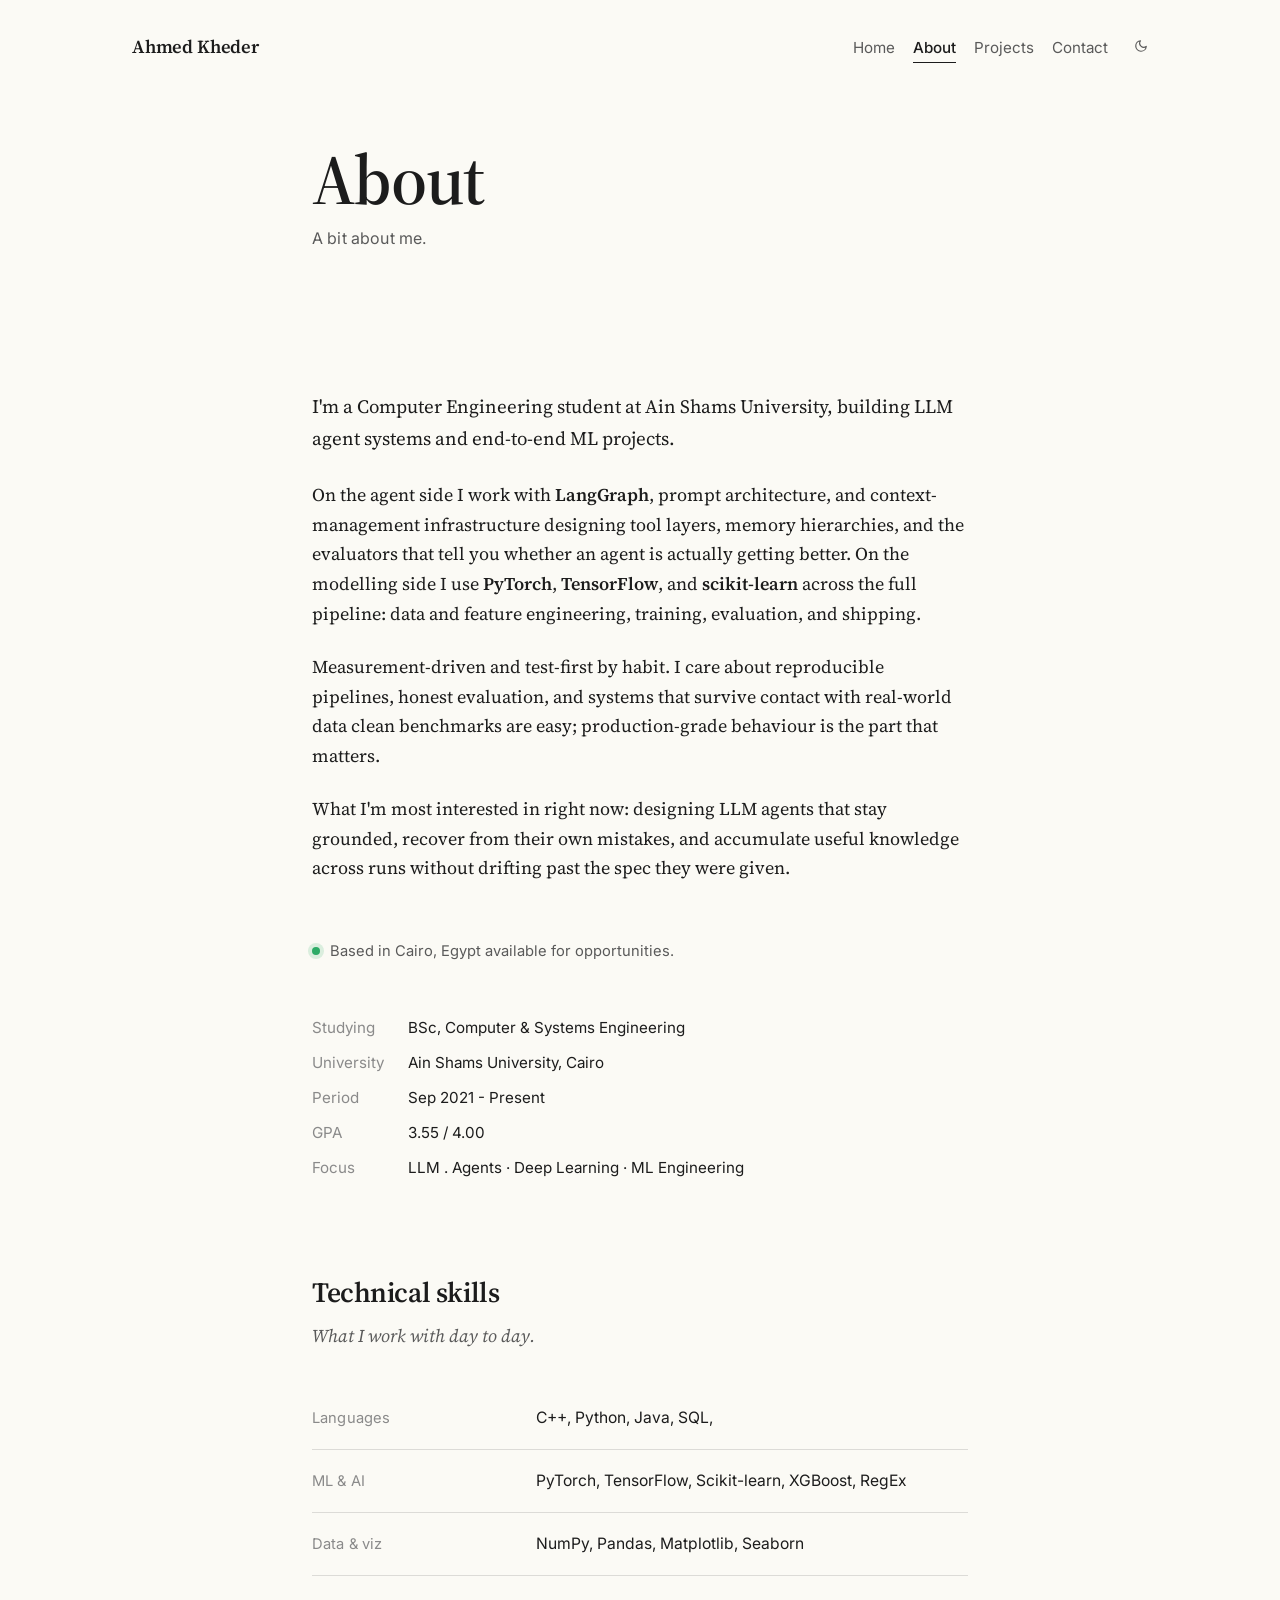
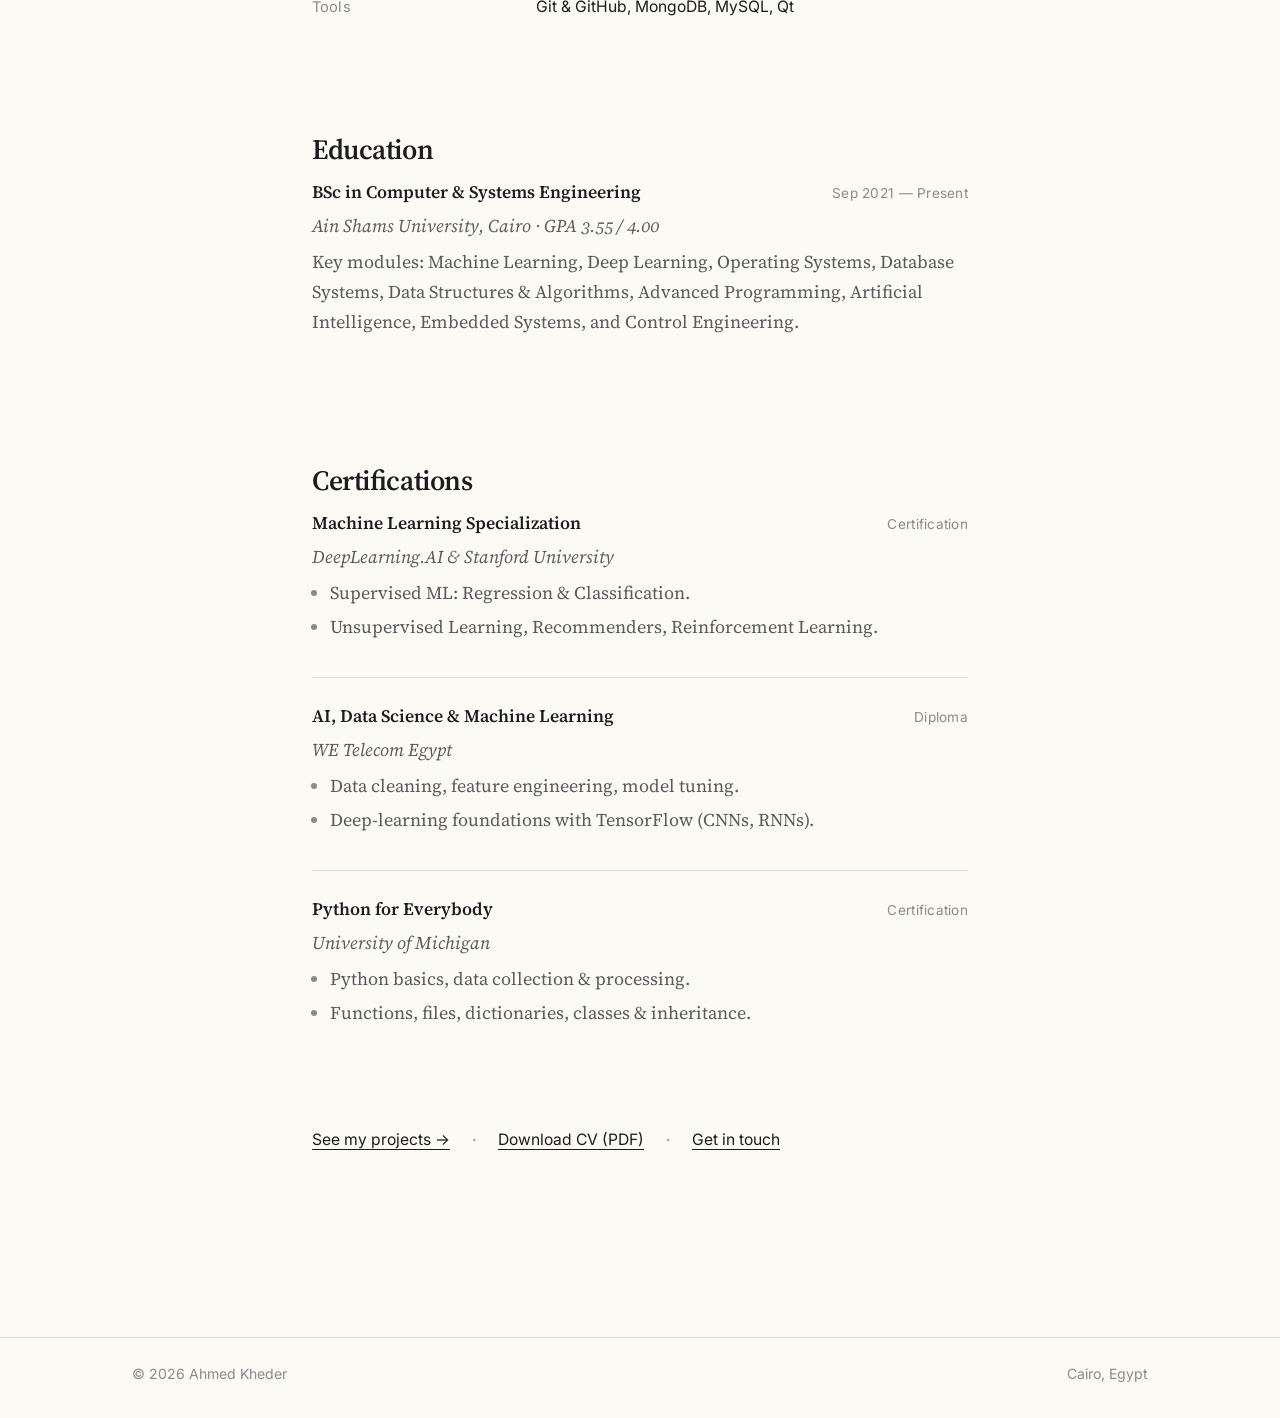
==== about.html @ d18d2f6a "updated the portfoli wording" ====
<!DOCTYPE html>
<html lang="en" data-theme="light">
<head>
  <meta charset="UTF-8" />
  <meta name="viewport" content="width=device-width, initial-scale=1.0" />
  <meta name="description" content="About Ahmed Kheder — ML & LLM Agent Engineer. Computer Engineering student working on LLM agent systems and end-to-end ML projects." />
  <meta name="theme-color" content="#fbfaf5" />
  <title>About — Ahmed Kheder</title>

  <link rel="preconnect" href="https://fonts.googleapis.com" />
  <link rel="preconnect" href="https://fonts.gstatic.com" crossorigin />
  <link href="https://fonts.googleapis.com/css2?family=Source+Serif+4:ital,opsz,wght@0,8..60,400;0,8..60,500;0,8..60,600;0,8..60,700;1,8..60,400;1,8..60,500&family=Inter:wght@400;500;600&family=JetBrains+Mono:wght@400&display=swap" rel="stylesheet" />

  <link rel="stylesheet" href="styles.css" />
  <script>
    (function () {
      try {
        var saved = localStorage.getItem('theme');
        var prefersDark = window.matchMedia('(prefers-color-scheme: dark)').matches;
        document.documentElement.setAttribute('data-theme', saved || (prefersDark ? 'dark' : 'light'));
      } catch (e) {}
    })();
  </script>
</head>
<body>
  <a class="skip-link" href="#main">Skip to content</a>

  <header class="site-header">
    <div class="wrap site-header__row">
      <a href="index.html" class="brand">Ahmed Kheder</a>
      <nav class="site-nav" aria-label="Primary">
        <a href="index.html">Home</a>
        <a href="about.html" class="is-active">About</a>
        <a href="projects.html">Projects</a>
        <a href="contact.html">Contact</a>
        <button class="theme-toggle" id="themeToggle" aria-label="Toggle theme">
          <svg class="icon icon-sun" viewBox="0 0 24 24" fill="none" stroke="currentColor" stroke-width="2" stroke-linecap="round" stroke-linejoin="round" aria-hidden="true"><circle cx="12" cy="12" r="4"/><path d="M12 2v2M12 20v2M4.93 4.93l1.41 1.41M17.66 17.66l1.41 1.41M2 12h2M20 12h2M4.93 19.07l1.41-1.41M17.66 6.34l1.41-1.41"/></svg>
          <svg class="icon icon-moon" viewBox="0 0 24 24" fill="none" stroke="currentColor" stroke-width="2" stroke-linecap="round" stroke-linejoin="round" aria-hidden="true"><path d="M21 12.79A9 9 0 1 1 11.21 3 7 7 0 0 0 21 12.79z"/></svg>
        </button>
      </nav>
    </div>
  </header>

  <main id="main">
    <div class="wrap content">
      <h1 class="page-title">About</h1>
      <p class="role">A bit about me.</p>

      <p class="lead">
        I'm a Computer Engineering student at Ain Shams University, building
        LLM agent systems and end-to-end ML projects.
      </p>

      <p>
        On the agent side I work with <strong>LangGraph</strong>, prompt
        architecture, and context-management infrastructure  designing
        tool layers, memory hierarchies, and the evaluators that tell you
        whether an agent is actually getting better. On the modelling side I
        use <strong>PyTorch</strong>, <strong>TensorFlow</strong>, and
        <strong>scikit-learn</strong> across the full pipeline: data and
        feature engineering, training, evaluation, and shipping.
      </p>

      <p>
        Measurement-driven and test-first by habit. I care about reproducible
        pipelines, honest evaluation, and systems that survive contact with
        real-world data  clean benchmarks are easy; production-grade
        behaviour is the part that matters.
      </p>

      <p>
        What I'm most interested in right now: designing LLM agents that stay
        grounded, recover from their own mistakes, and accumulate useful
        knowledge across runs  without drifting past the spec they were
        given.
      </p>

      <p class="status">
        <span class="dot" aria-hidden="true"></span>
        Based in Cairo, Egypt  available for opportunities.
      </p>

      <dl class="facts">
        <dt>Studying</dt><dd>BSc, Computer &amp; Systems Engineering</dd>
        <dt>University</dt><dd>Ain Shams University, Cairo</dd>
        <dt>Period</dt><dd>Sep 2021 - Present</dd>
        <dt>GPA</dt><dd>3.55 / 4.00</dd>
        <dt>Focus</dt><dd>LLM . Agents · Deep Learning · ML Engineering</dd>
      </dl>

      <section class="section" id="skills">
        <h2 class="section-title">Technical skills</h2>
        <p class="section-sub">What I work with day to day.</p>

        <div class="skill-block">
          <span class="skill-block__label">Languages</span>
          <span class="skill-block__items"> C++, Python, Java, SQL,</span>
        </div>
        <div class="skill-block">
          <span class="skill-block__label">ML &amp; AI</span>
          <span class="skill-block__items">PyTorch, TensorFlow, Scikit-learn, XGBoost, RegEx</span>
        </div>
        <div class="skill-block">
          <span class="skill-block__label">Data &amp; viz</span>
          <span class="skill-block__items">NumPy, Pandas, Matplotlib, Seaborn</span>
        </div>
        <div class="skill-block">
          <span class="skill-block__label">Tools</span>
          <span class="skill-block__items">Git &amp; GitHub, MongoDB, MySQL, Qt</span>
        </div>
      </section>

      <section class="section" id="education">
        <h2 class="section-title">Education</h2>

        <div class="entry">
          <div class="entry__head">
            <span class="entry__title">BSc in Computer &amp; Systems Engineering</span>
            <span class="entry__date">Sep 2021 — Present</span>
          </div>
          <p class="entry__org">Ain Shams University, Cairo · GPA 3.55 / 4.00</p>
          <p class="muted">
            Key modules: Machine Learning, Deep Learning, Operating Systems,
            Database Systems, Data Structures &amp; Algorithms, Advanced
            Programming, Artificial Intelligence, Embedded Systems, and Control
            Engineering.
          </p>
        </div>
      </section>

      <section class="section" id="certifications">
        <h2 class="section-title">Certifications</h2>

        <div class="entry">
          <div class="entry__head">
            <span class="entry__title">Machine Learning Specialization</span>
            <span class="entry__date">Certification</span>
          </div>
          <p class="entry__org">DeepLearning.AI &amp; Stanford University</p>
          <ul>
            <li>Supervised ML: Regression &amp; Classification.</li>
            <li>Unsupervised Learning, Recommenders, Reinforcement Learning.</li>
          </ul>
        </div>

        <div class="entry">
          <div class="entry__head">
            <span class="entry__title">AI, Data Science &amp; Machine Learning</span>
            <span class="entry__date">Diploma</span>
          </div>
          <p class="entry__org">WE Telecom Egypt</p>
          <ul>
            <li>Data cleaning, feature engineering, model tuning.</li>
            <li>Deep-learning foundations with TensorFlow (CNNs, RNNs).</li>
          </ul>
        </div>

        <div class="entry">
          <div class="entry__head">
            <span class="entry__title">Python for Everybody</span>
            <span class="entry__date">Certification</span>
          </div>
          <p class="entry__org">University of Michigan</p>
          <ul>
            <li>Python basics, data collection &amp; processing.</li>
            <li>Functions, files, dictionaries, classes &amp; inheritance.</li>
          </ul>
        </div>
      </section>

      <div class="actions">
        <a href="projects.html">See my projects &rarr;</a>
        <span class="sep">·</span>
        <a href="assets/Ahmed_Kheder_CV.pdf" download>Download CV (PDF)</a>
        <span class="sep">·</span>
        <a href="contact.html">Get in touch</a>
      </div>
    </div>
  </main>

  <footer class="site-footer">
    <div class="wrap site-footer__row">
      <span>© <span id="year"></span> Ahmed Kheder</span>
      <span>Cairo, Egypt</span>
    </div>
  </footer>

  <script src="script.js"></script>
</body>
</html>
---- styles.css ----
/* ============================================================
   Ahmed Kheder — Portfolio
   Academic-minimal style (queiruga.net / andrewng.org influence)
   ============================================================ */

/* ---------- Theme tokens ---------- */
:root {
  --bg: #fbfaf5;
  --bg-soft: #f4f1e8;
  --text: #1c1c1c;
  --text-muted: #5a5a5a;
  --text-soft: #8a8a8a;
  --rule: rgba(28, 28, 28, 0.14);
  --link: #1f4ea8;
  --link-hover: #143580;

  --font-serif: 'Source Serif 4', 'Source Serif Pro', 'Iowan Old Style',
                'Apple Garamond', 'Palatino Linotype', Georgia, serif;
  --font-sans: 'Inter', -apple-system, BlinkMacSystemFont, 'Segoe UI', Roboto, sans-serif;
  --font-mono: 'JetBrains Mono', 'IBM Plex Mono', Menlo, monospace;

  --maxw: 720px;
  --maxw-wide: 1080px;

  --dur: 0.25s;
  --ease: cubic-bezier(0.22, 1, 0.36, 1);
}

[data-theme='dark'] {
  --bg: #0f0f10;
  --bg-soft: #161617;
  --text: #ececec;
  --text-muted: #b0b0b0;
  --text-soft: #7a7a7a;
  --rule: rgba(255, 255, 255, 0.14);
  --link: #8ab2ff;
  --link-hover: #b8d1ff;
}

/* ---------- Reset & base ---------- */
*, *::before, *::after { box-sizing: border-box; }

html { -webkit-text-size-adjust: 100%; }

body {
  margin: 0;
  min-height: 100vh;
  display: flex;
  flex-direction: column;
  font-family: var(--font-serif);
  font-size: 18px;
  line-height: 1.65;
  color: var(--text);
  background: var(--bg);
  -webkit-font-smoothing: antialiased;
  -moz-osx-font-smoothing: grayscale;
  font-feature-settings: 'kern', 'liga', 'onum';
  transition: background-color var(--dur) var(--ease), color var(--dur) var(--ease);
}

main { flex: 1 0 auto; }
.site-footer { flex-shrink: 0; }

img, svg { max-width: 100%; display: block; }

button {
  font: inherit;
  cursor: pointer;
  border: none;
  background: none;
  color: inherit;
  padding: 0;
}

::selection { background: var(--text); color: var(--bg); }

/* ---------- Skip link (truly hidden until focused) ---------- */
.skip-link {
  position: absolute;
  width: 1px; height: 1px;
  padding: 0; margin: -1px;
  overflow: hidden;
  clip: rect(0, 0, 0, 0);
  white-space: nowrap;
  border: 0;
}
.skip-link:focus {
  position: fixed;
  top: 12px; left: 12px;
  width: auto; height: auto;
  clip: auto;
  padding: 6px 12px;
  background: var(--text);
  color: var(--bg);
  border-radius: 4px;
  z-index: 1000;
}

/* ---------- Layout wrapper (single centered column, Andrew Ng style) ---------- */
.wrap {
  max-width: var(--maxw);
  margin: 0 auto;
  padding: 0 32px;
}
.wrap--header {
  max-width: var(--maxw-wide);
}
.content { padding-top: 24px; }

/* ---------- Typography ---------- */
h1, h2, h3, h4 {
  font-family: var(--font-serif);
  font-weight: 600;
  letter-spacing: -0.012em;
  line-height: 1.18;
  margin: 0;
  color: var(--text);
}
p { margin: 0 0 1em; }
p:last-child { margin-bottom: 0; }

a {
  color: var(--link);
  text-decoration: underline;
  text-decoration-thickness: 1px;
  text-underline-offset: 3px;
  text-decoration-color: color-mix(in srgb, var(--link) 40%, transparent);
  transition: color var(--dur), text-decoration-color var(--dur);
}
a:hover {
  color: var(--link-hover);
  text-decoration-color: var(--link-hover);
}

em, .italic { font-style: italic; }
strong { font-weight: 600; }
.muted { color: var(--text-muted); }
.small { font-size: 0.92rem; }

code {
  font-family: var(--font-mono);
  font-size: 0.88em;
  background: var(--bg-soft);
  padding: 1px 6px;
  border-radius: 4px;
  border: 1px solid var(--rule);
}

hr {
  border: none;
  border-top: 1px solid var(--rule);
  margin: 2.5rem 0;
}

/* ---------- Header (inline, no bar) ---------- */
.site-header {
  padding-top: 32px;
  padding-bottom: 24px;
}
.site-header__row {
  max-width: var(--maxw-wide);
  margin: 0 auto;
  padding: 0 32px;
  display: flex;
  align-items: baseline;
  justify-content: space-between;
  gap: 24px;
  flex-wrap: wrap;
}
.site-footer__row {
  max-width: var(--maxw-wide);
  margin: 0 auto;
  padding: 0 32px;
}

.brand {
  font-family: var(--font-serif);
  font-size: 1.15rem;
  font-weight: 600;
  letter-spacing: -0.01em;
  color: var(--text);
  text-decoration: none;
}
.brand:hover { color: var(--text); }

.site-nav {
  display: flex;
  align-items: baseline;
  gap: 18px;
  font-family: var(--font-sans);
  font-size: 0.95rem;
}
.site-nav a {
  color: var(--text-muted);
  text-decoration: none;
  transition: color var(--dur);
}
.site-nav a:hover { color: var(--text); }
.site-nav a.is-active {
  color: var(--text);
  font-weight: 500;
}
.site-nav a.is-active::after {
  content: '';
  display: block;
  height: 1px;
  background: var(--text);
  margin-top: 2px;
}

.theme-toggle {
  font-family: var(--font-sans);
  font-size: 0.88rem;
  color: var(--text-muted);
  display: inline-flex;
  align-items: center;
  gap: 6px;
  margin-left: 8px;
  transition: color var(--dur);
}
.theme-toggle:hover { color: var(--text); }
.theme-toggle .icon { width: 14px; height: 14px; }
.theme-toggle .icon-sun,
.theme-toggle .icon-moon { display: none; }
[data-theme='light'] .theme-toggle .icon-moon { display: inline-block; }
[data-theme='dark']  .theme-toggle .icon-sun  { display: inline-block; }

/* ---------- Page content ---------- */
main { padding-bottom: 96px; }
.content { padding-top: 56px; }

.page-title {
  font-size: clamp(2.8rem, 6.5vw, 4.4rem);
  font-weight: 600;
  letter-spacing: -0.025em;
  line-height: 1.05;
  margin: 0 0 8px;
}
.page-title .accent {
  font-style: italic;
  color: var(--link);
  font-weight: 500;
}

.role {
  font-size: 1rem;
  color: var(--text-muted);
  margin: 0 0 140px;
  font-family: var(--font-sans);
  letter-spacing: 0.01em;
}

.lead {
  font-size: 1.18rem;
  color: var(--text);
  margin-bottom: 1.4em;
  line-height: 1.65;
}

p { margin-bottom: 1.3em; }

/* Inline action links (used like CTAs) */
.actions {
  display: flex;
  flex-wrap: wrap;
  gap: 6px 22px;
  align-items: baseline;
  margin: 64px 0 24px;
  font-family: var(--font-sans);
  font-size: 0.98rem;
}
.actions a {
  color: var(--text);
  text-decoration: underline;
  text-decoration-thickness: 1px;
  text-underline-offset: 4px;
  text-decoration-color: var(--text);
}
.actions a:hover {
  color: var(--link);
  text-decoration-color: var(--link);
}
.actions .sep { color: var(--text-soft); }

/* Socials inline */
.socials-inline {
  display: flex;
  gap: 16px;
  align-items: center;
  margin-top: 32px;
}
.socials-inline a {
  color: var(--text-muted);
  text-decoration: none;
  transition: color var(--dur), transform var(--dur);
}
.socials-inline a:hover { color: var(--text); transform: translateY(-1px); }
.socials-inline svg { width: 20px; height: 20px; }

/* ---------- Section headings ---------- */
.section {
  padding-top: 96px;
}
.section + .section { padding-top: 96px; }

.section-title {
  font-size: 1.75rem;
  font-weight: 600;
  letter-spacing: -0.015em;
  margin: 0 0 12px;
}
.section-sub {
  color: var(--text-muted);
  margin: 0 0 36px;
  font-style: italic;
}

/* ---------- About: status line + facts ---------- */
.status {
  display: inline-flex;
  align-items: center;
  gap: 10px;
  font-family: var(--font-sans);
  font-size: 0.92rem;
  color: var(--text-muted);
  margin: 32px 0 4px;
}
.status .dot {
  width: 8px; height: 8px;
  border-radius: 50%;
  background: #2dab66;
  box-shadow: 0 0 0 4px rgba(45, 171, 102, 0.16);
  animation: pulse 2.4s ease-in-out infinite;
}
@keyframes pulse {
  0%, 100% { box-shadow: 0 0 0 4px rgba(45, 171, 102, 0.16); }
  50%      { box-shadow: 0 0 0 8px rgba(45, 171, 102, 0); }
}

.facts {
  list-style: none;
  padding: 0;
  margin: 48px 0 0;
  display: grid;
  grid-template-columns: max-content 1fr;
  gap: 10px 24px;
  font-family: var(--font-sans);
  font-size: 0.95rem;
}
.facts dt { color: var(--text-soft); font-weight: 400; }
.facts dd { margin: 0; color: var(--text); }

/* ---------- Projects (list, not cards) ---------- */
.project-list {
  list-style: none;
  padding: 0;
  margin: 0;
  display: flex;
  flex-direction: column;
  gap: 64px;
}
.project {
  display: block;
  border-bottom: 1px solid var(--rule);
  padding-bottom: 56px;
}
.project:last-child { border-bottom: none; padding-bottom: 0; }

.project__title {
  font-size: 1.3rem;
  font-weight: 600;
  letter-spacing: -0.01em;
  margin: 0 0 4px;
}
.project__title a { color: var(--text); text-decoration: none; }
.project__title a:hover { color: var(--link); }
.project__title .ext {
  font-family: var(--font-sans);
  font-size: 0.82rem;
  color: var(--text-soft);
  margin-left: 8px;
  text-decoration: none;
  font-weight: 400;
  letter-spacing: 0;
}
.project__title a:hover .ext { color: var(--link); }

.project__meta {
  font-family: var(--font-sans);
  font-size: 0.85rem;
  color: var(--text-soft);
  margin-bottom: 10px;
  letter-spacing: 0.01em;
}
.project__desc {
  color: var(--text-muted);
  margin: 0 0 12px;
}
.project__points {
  list-style: none;
  padding: 0;
  margin: 0 0 14px;
  display: flex;
  flex-direction: column;
  gap: 6px;
}
.project__points li {
  position: relative;
  padding-left: 18px;
  color: var(--text-muted);
  font-size: 0.98rem;
  line-height: 1.55;
}
.project__points li::before {
  content: '—';
  position: absolute;
  left: 0;
  color: var(--text-soft);
}
.project__points strong { color: var(--text); font-weight: 600; }
.project__stack {
  font-family: var(--font-sans);
  font-size: 0.85rem;
  color: var(--text-soft);
  margin-top: 4px;
}

/* placeholder project */
.project--placeholder { opacity: 0.7; }
.project--placeholder .project__title { font-style: italic; }

/* ---------- Skills ---------- */
.skill-block {
  display: grid;
  grid-template-columns: 200px 1fr;
  gap: 12px 24px;
  align-items: baseline;
  padding: 18px 0;
  border-bottom: 1px solid var(--rule);
}
.skill-block:last-child { border-bottom: none; }
.skill-block__label {
  font-family: var(--font-sans);
  font-size: 0.92rem;
  color: var(--text-soft);
  letter-spacing: 0.01em;
}
.skill-block__items {
  font-family: var(--font-sans);
  font-size: 0.98rem;
  color: var(--text);
}

/* ---------- Education ---------- */
.entry {
  padding: 24px 0 32px;
  border-bottom: 1px solid var(--rule);
}
.entry:first-of-type { padding-top: 0; }
.entry:last-child { border-bottom: none; }
.entry__head {
  display: flex;
  justify-content: space-between;
  align-items: baseline;
  gap: 16px;
  flex-wrap: wrap;
  margin-bottom: 4px;
}
.entry__title {
  font-size: 1.1rem;
  font-weight: 600;
}
.entry__date {
  font-family: var(--font-sans);
  font-size: 0.85rem;
  color: var(--text-soft);
  letter-spacing: 0.02em;
  white-space: nowrap;
}
.entry__org {
  font-style: italic;
  color: var(--text-muted);
  margin: 0 0 6px;
}
.entry ul {
  margin: 6px 0 0;
  padding-left: 18px;
  color: var(--text-muted);
}
.entry ul li { margin-bottom: 4px; }
.entry ul li::marker { color: var(--text-soft); }

/* ---------- Contact list ---------- */
.contact-list {
  list-style: none;
  padding: 0;
  margin: 32px 0 0;
  display: grid;
  grid-template-columns: 120px 1fr;
  gap: 18px 24px;
  font-family: var(--font-sans);
  font-size: 1rem;
}
.contact-list dt { color: var(--text-soft); font-weight: 400; }
.contact-list dd { margin: 0; }
.contact-list a { font-family: var(--font-serif); font-size: 1.05rem; }

/* ---------- Footer ---------- */
.site-footer {
  margin-top: 64px;
  padding: 24px 0 32px;
  border-top: 1px solid var(--rule);
  font-family: var(--font-sans);
  font-size: 0.88rem;
  color: var(--text-soft);
}
.site-footer__row {
  display: flex;
  justify-content: space-between;
  flex-wrap: wrap;
  gap: 12px;
}

/* ---------- Reveal animation (very subtle) ---------- */
.reveal {
  opacity: 0;
  transform: translateY(8px);
  transition: opacity 0.6s var(--ease), transform 0.6s var(--ease);
}
.reveal.is-visible { opacity: 1; transform: translateY(0); }

/* ---------- Mobile ---------- */
@media (max-width: 640px) {
  body { font-size: 17px; }
  .wrap { padding: 0 22px; }
  .content { padding-top: 32px; }
  .site-header { padding-top: 24px; padding-bottom: 20px; }
  .site-header__row { padding: 0 22px; gap: 14px; }
  .site-footer__row { padding: 0 22px; }
  .site-nav { gap: 14px; font-size: 0.92rem; }
  .page-title { font-size: clamp(2rem, 8vw, 2.8rem); }
  .role { margin-bottom: 64px; }
  .section { padding-top: 64px; }
  .section + .section { padding-top: 64px; }
  .project-list { gap: 48px; }
  .project { padding-bottom: 40px; }
  .skill-block,
  .contact-list { grid-template-columns: 1fr; gap: 4px 0; }
  .skill-block { padding: 12px 0; }
  .skill-block__label,
  .contact-list dt { font-size: 0.78rem; text-transform: uppercase; letter-spacing: 0.08em; }
  .entry__head { gap: 4px; }
  .facts { grid-template-columns: 1fr; gap: 2px 0; }
  .facts dt { font-size: 0.78rem; text-transform: uppercase; letter-spacing: 0.08em; margin-top: 8px; }
}

/* Reduced motion */
@media (prefers-reduced-motion: reduce) {
  *, *::before, *::after {
    animation-duration: 0.001ms !important;
    transition-duration: 0.001ms !important;
  }
  .reveal { opacity: 1; transform: none; }
}

@media print {
  .site-nav, .theme-toggle, .site-footer { display: none; }
  body { background: white; color: black; font-size: 11pt; }
}
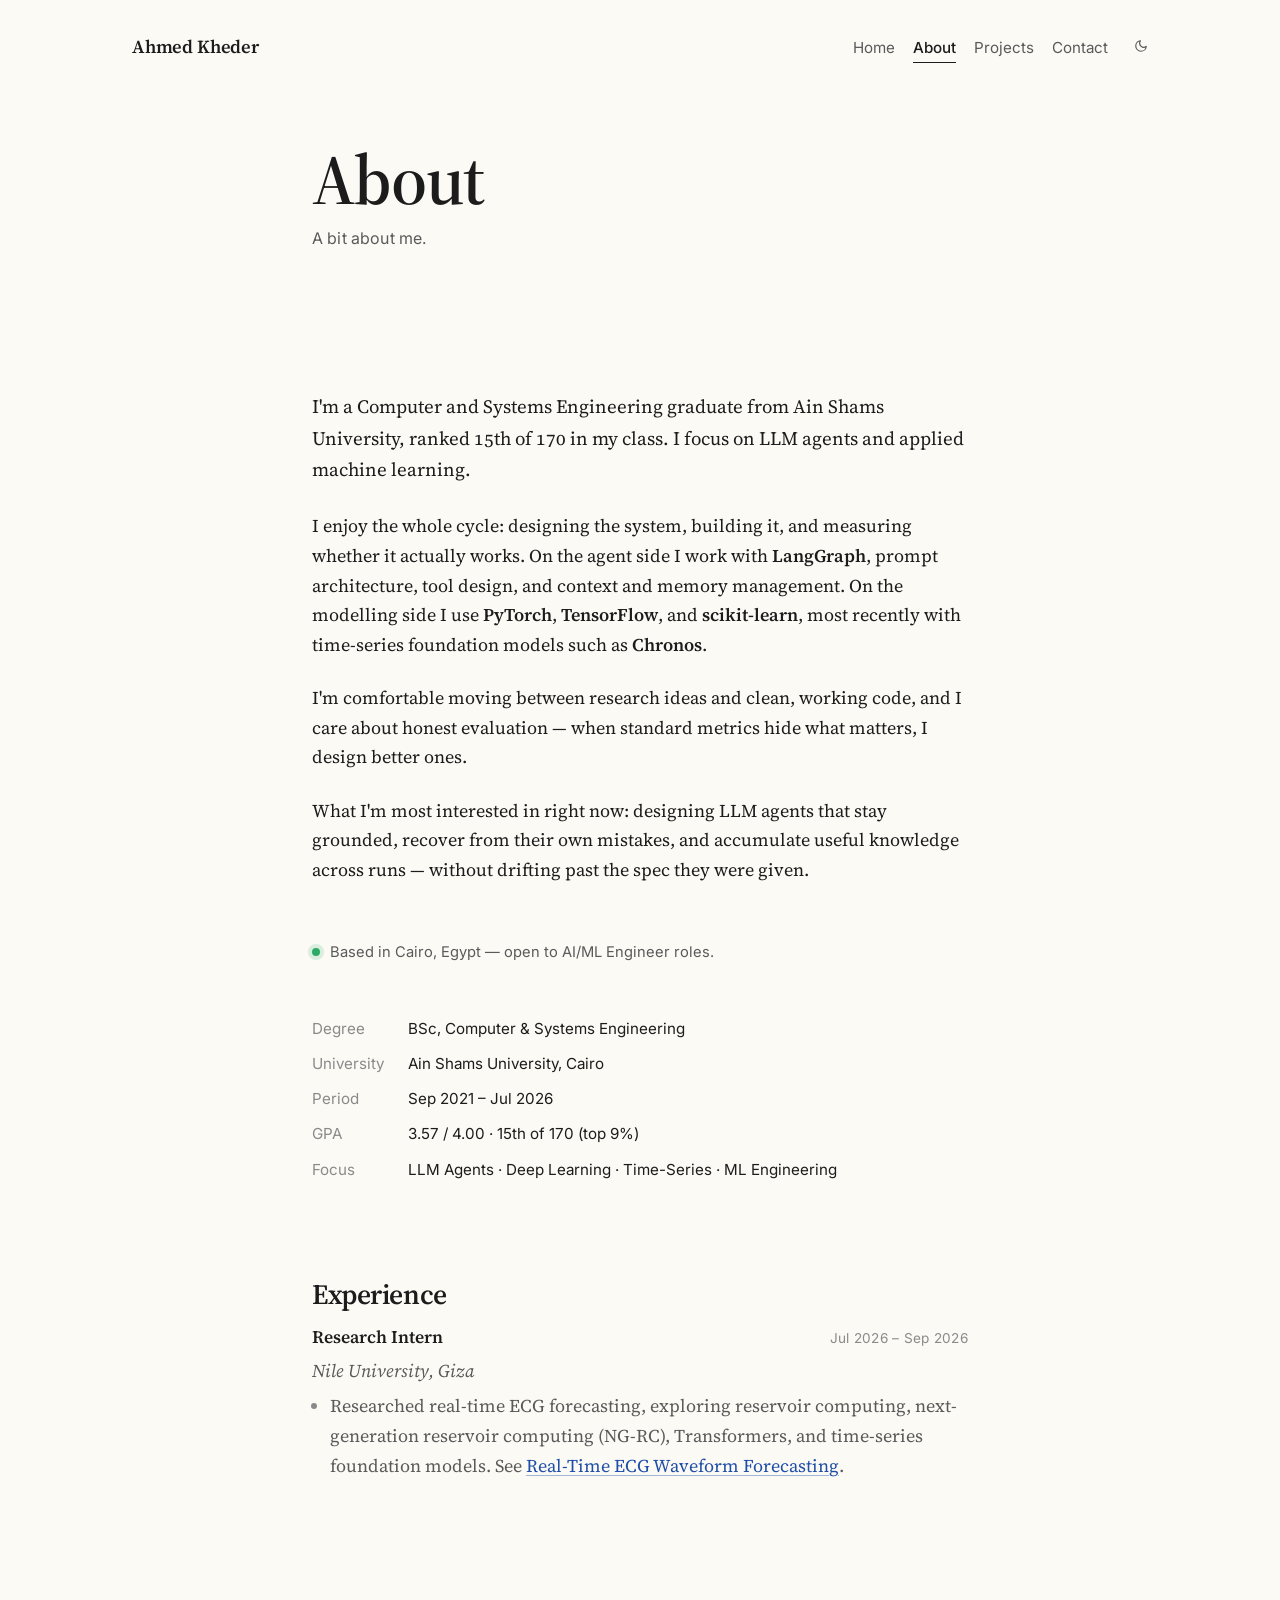
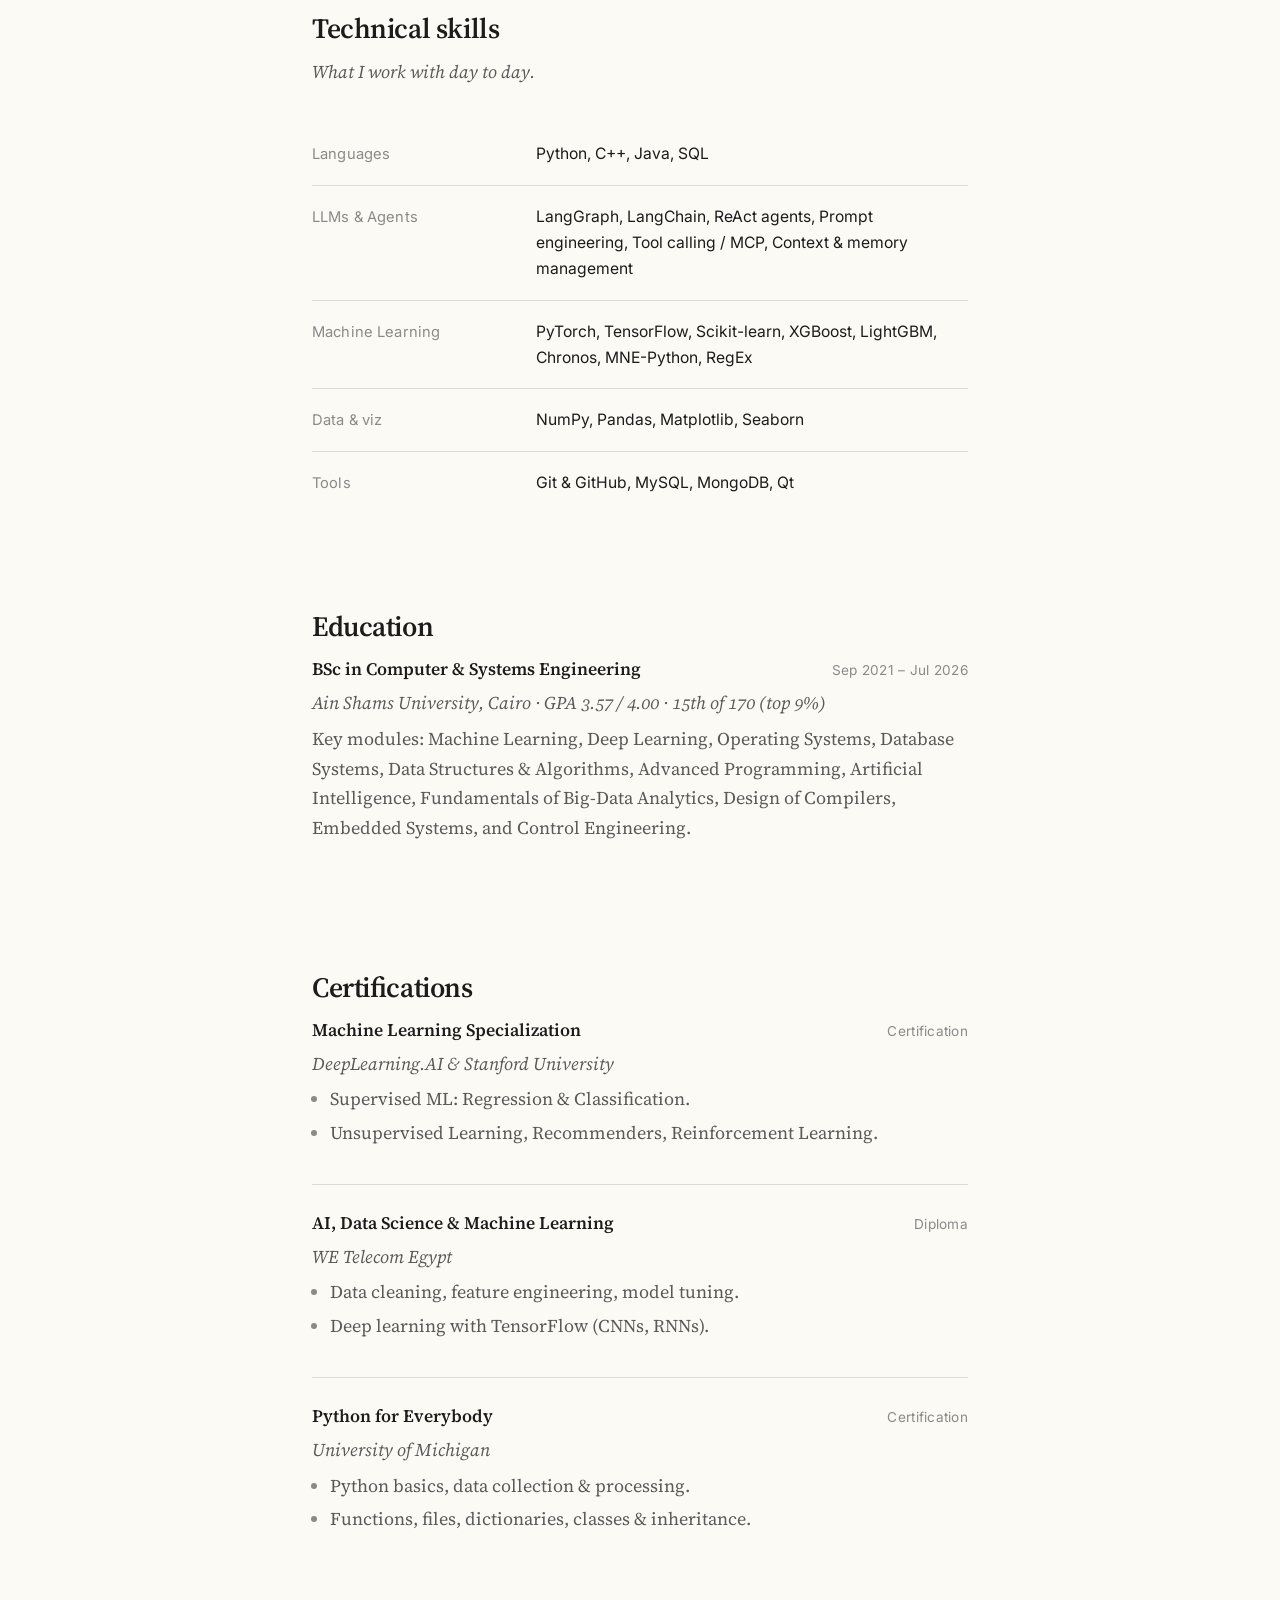
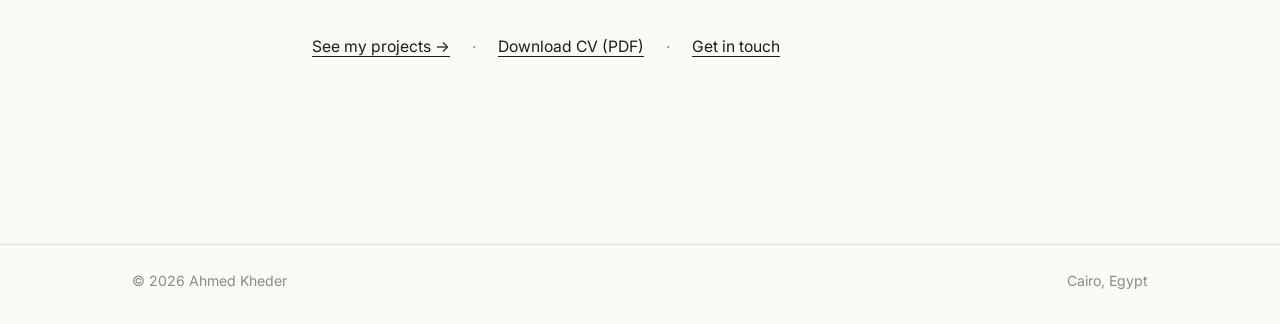
==== commit 283d0da5: "Sync portfolio with updated CV - Add Nile University research internship and ECG forecasting project" ====
--- a/about.html
+++ b/about.html
@@ -3,7 +3,7 @@
 <head>
   <meta charset="UTF-8" />
   <meta name="viewport" content="width=device-width, initial-scale=1.0" />
-  <meta name="description" content="About Ahmed Kheder — ML & LLM Agent Engineer. Computer Engineering student working on LLM agent systems and end-to-end ML projects." />
+  <meta name="description" content="About Ahmed Kheder — AI &amp; ML Engineer. Ain Shams University graduate, research intern at Nile University, focused on LLM agents and applied ML." />
   <meta name="theme-color" content="#fbfaf5" />
   <title>About — Ahmed Kheder</title>
 
@@ -47,46 +47,61 @@
       <p class="role">A bit about me.</p>
 
       <p class="lead">
-        I'm a Computer Engineering student at Ain Shams University, building
-        LLM agent systems and end-to-end ML projects.
+        I'm a Computer and Systems Engineering graduate from Ain Shams
+        University, ranked 15th of 170 in my class. I focus on LLM agents and
+        applied machine learning.
       </p>
 
       <p>
-        On the agent side I work with <strong>LangGraph</strong>, prompt
-        architecture, and context-management infrastructure  designing
-        tool layers, memory hierarchies, and the evaluators that tell you
-        whether an agent is actually getting better. On the modelling side I
-        use <strong>PyTorch</strong>, <strong>TensorFlow</strong>, and
-        <strong>scikit-learn</strong> across the full pipeline: data and
-        feature engineering, training, evaluation, and shipping.
+        I enjoy the whole cycle: designing the system, building it, and
+        measuring whether it actually works. On the agent side I work with
+        <strong>LangGraph</strong>, prompt architecture, tool design, and
+        context and memory management. On the modelling side I use
+        <strong>PyTorch</strong>, <strong>TensorFlow</strong>, and
+        <strong>scikit-learn</strong>, most recently with time-series
+        foundation models such as <strong>Chronos</strong>.
       </p>
 
       <p>
-        Measurement-driven and test-first by habit. I care about reproducible
-        pipelines, honest evaluation, and systems that survive contact with
-        real-world data  clean benchmarks are easy; production-grade
-        behaviour is the part that matters.
+        I'm comfortable moving between research ideas and clean, working code,
+        and I care about honest evaluation &mdash; when standard metrics hide
+        what matters, I design better ones.
       </p>
 
       <p>
         What I'm most interested in right now: designing LLM agents that stay
         grounded, recover from their own mistakes, and accumulate useful
-        knowledge across runs  without drifting past the spec they were
+        knowledge across runs &mdash; without drifting past the spec they were
         given.
       </p>
 
       <p class="status">
         <span class="dot" aria-hidden="true"></span>
-        Based in Cairo, Egypt  available for opportunities.
+        Based in Cairo, Egypt &mdash; open to AI/ML Engineer roles.
       </p>
 
       <dl class="facts">
-        <dt>Studying</dt><dd>BSc, Computer &amp; Systems Engineering</dd>
+        <dt>Degree</dt><dd>BSc, Computer &amp; Systems Engineering</dd>
         <dt>University</dt><dd>Ain Shams University, Cairo</dd>
-        <dt>Period</dt><dd>Sep 2021 - Present</dd>
-        <dt>GPA</dt><dd>3.55 / 4.00</dd>
-        <dt>Focus</dt><dd>LLM . Agents · Deep Learning · ML Engineering</dd>
+        <dt>Period</dt><dd>Sep 2021 &ndash; Jul 2026</dd>
+        <dt>GPA</dt><dd>3.57 / 4.00 &middot; 15th of 170 (top 9%)</dd>
+        <dt>Focus</dt><dd>LLM Agents &middot; Deep Learning &middot; Time-Series &middot; ML Engineering</dd>
       </dl>
+
+      <section class="section" id="experience">
+        <h2 class="section-title">Experience</h2>
+
+        <div class="entry">
+          <div class="entry__head">
+            <span class="entry__title">Research Intern</span>
+            <span class="entry__date">Jul 2026 &ndash; Sep 2026</span>
+          </div>
+          <p class="entry__org">Nile University, Giza</p>
+          <ul>
+            <li>Researched real-time ECG forecasting, exploring reservoir computing, next-generation reservoir computing (NG-RC), Transformers, and time-series foundation models. See <a href="projects.html#ecg">Real-Time ECG Waveform Forecasting</a>.</li>
+          </ul>
+        </div>
+      </section>
 
       <section class="section" id="skills">
         <h2 class="section-title">Technical skills</h2>
@@ -94,11 +109,15 @@
 
         <div class="skill-block">
           <span class="skill-block__label">Languages</span>
-          <span class="skill-block__items"> C++, Python, Java, SQL,</span>
-        </div>
-        <div class="skill-block">
-          <span class="skill-block__label">ML &amp; AI</span>
-          <span class="skill-block__items">PyTorch, TensorFlow, Scikit-learn, XGBoost, RegEx</span>
+          <span class="skill-block__items">Python, C++, Java, SQL</span>
+        </div>
+        <div class="skill-block">
+          <span class="skill-block__label">LLMs &amp; Agents</span>
+          <span class="skill-block__items">LangGraph, LangChain, ReAct agents, Prompt engineering, Tool calling / MCP, Context &amp; memory management</span>
+        </div>
+        <div class="skill-block">
+          <span class="skill-block__label">Machine Learning</span>
+          <span class="skill-block__items">PyTorch, TensorFlow, Scikit-learn, XGBoost, LightGBM, Chronos, MNE-Python, RegEx</span>
         </div>
         <div class="skill-block">
           <span class="skill-block__label">Data &amp; viz</span>
@@ -106,7 +125,7 @@
         </div>
         <div class="skill-block">
           <span class="skill-block__label">Tools</span>
-          <span class="skill-block__items">Git &amp; GitHub, MongoDB, MySQL, Qt</span>
+          <span class="skill-block__items">Git &amp; GitHub, MySQL, MongoDB, Qt</span>
         </div>
       </section>
 
@@ -116,13 +135,14 @@
         <div class="entry">
           <div class="entry__head">
             <span class="entry__title">BSc in Computer &amp; Systems Engineering</span>
-            <span class="entry__date">Sep 2021 — Present</span>
-          </div>
-          <p class="entry__org">Ain Shams University, Cairo · GPA 3.55 / 4.00</p>
+            <span class="entry__date">Sep 2021 &ndash; Jul 2026</span>
+          </div>
+          <p class="entry__org">Ain Shams University, Cairo &middot; GPA 3.57 / 4.00 &middot; 15th of 170 (top 9%)</p>
           <p class="muted">
             Key modules: Machine Learning, Deep Learning, Operating Systems,
             Database Systems, Data Structures &amp; Algorithms, Advanced
-            Programming, Artificial Intelligence, Embedded Systems, and Control
+            Programming, Artificial Intelligence, Fundamentals of Big-Data
+            Analytics, Design of Compilers, Embedded Systems, and Control
             Engineering.
           </p>
         </div>
@@ -151,7 +171,7 @@
           <p class="entry__org">WE Telecom Egypt</p>
           <ul>
             <li>Data cleaning, feature engineering, model tuning.</li>
-            <li>Deep-learning foundations with TensorFlow (CNNs, RNNs).</li>
+            <li>Deep learning with TensorFlow (CNNs, RNNs).</li>
           </ul>
         </div>
 
@@ -176,6 +196,7 @@
         <a href="contact.html">Get in touch</a>
       </div>
     </div>
+  
   </main>
 
   <footer class="site-footer">
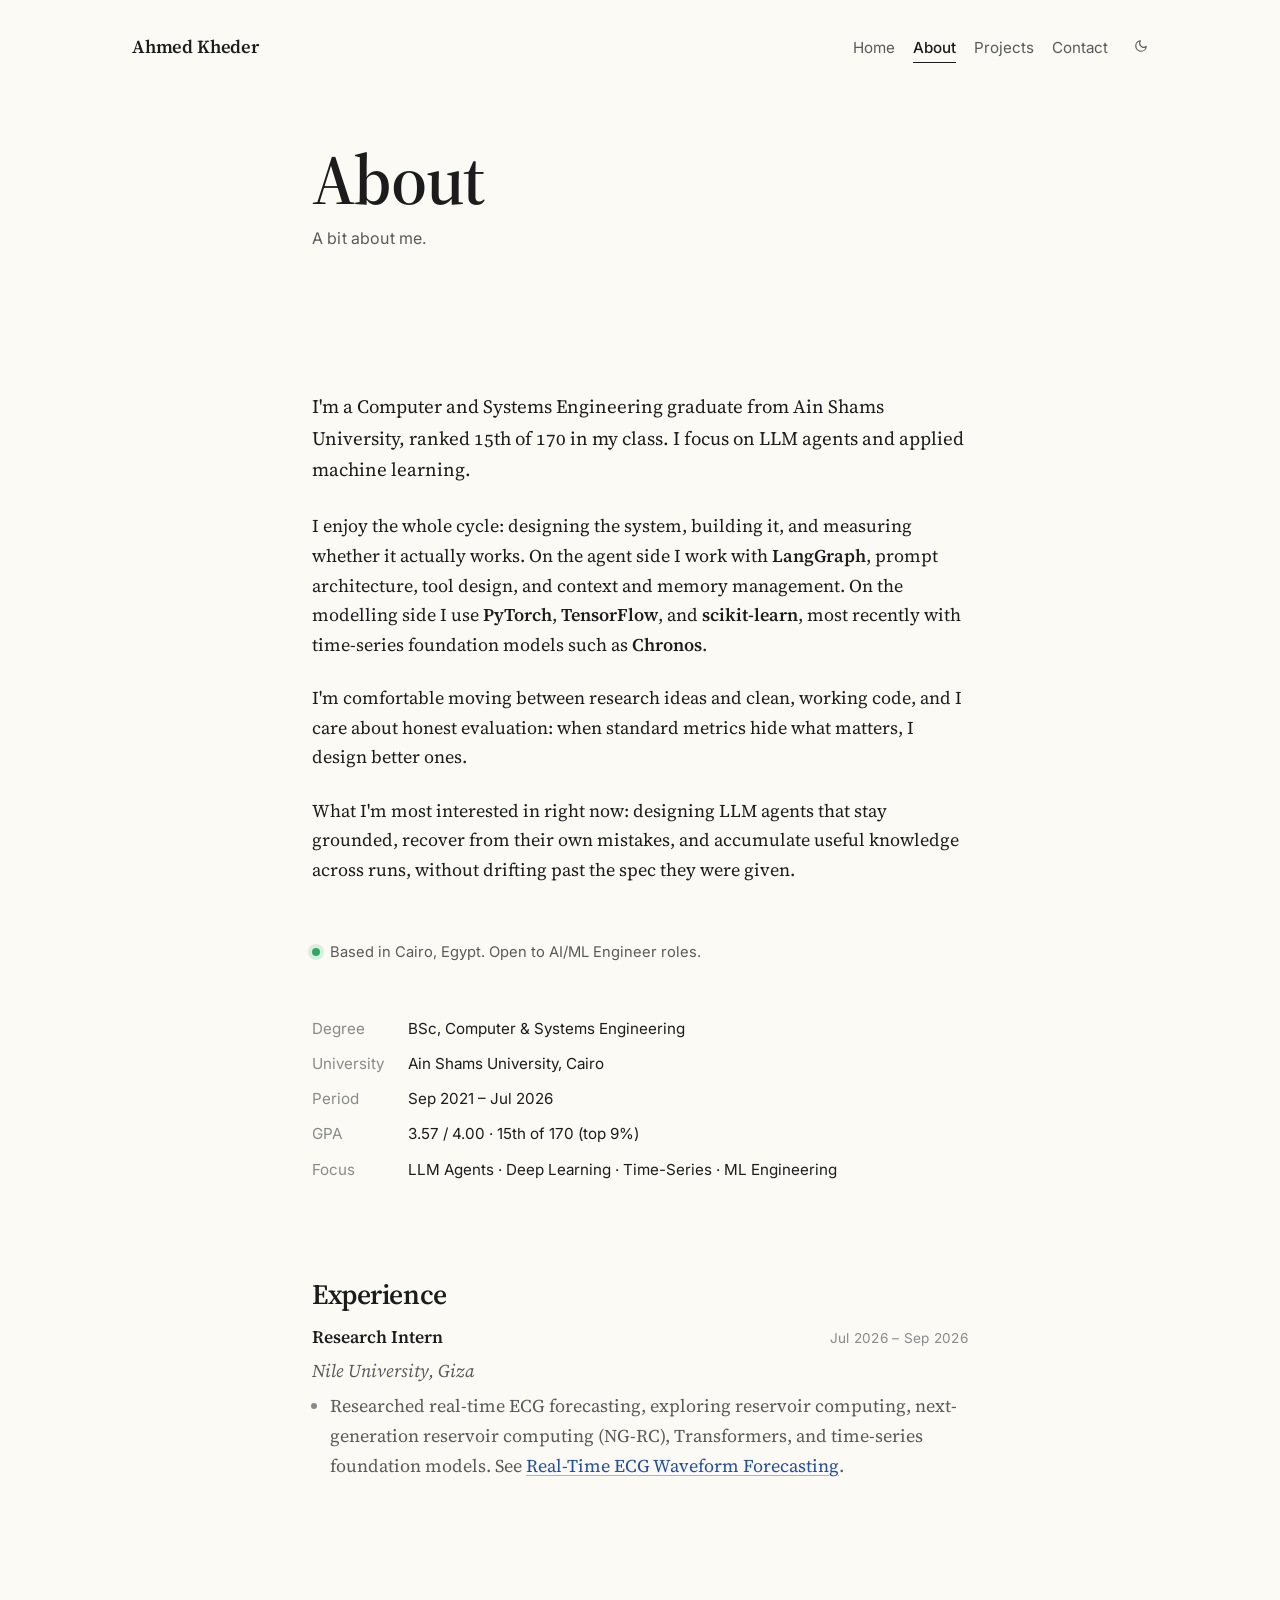
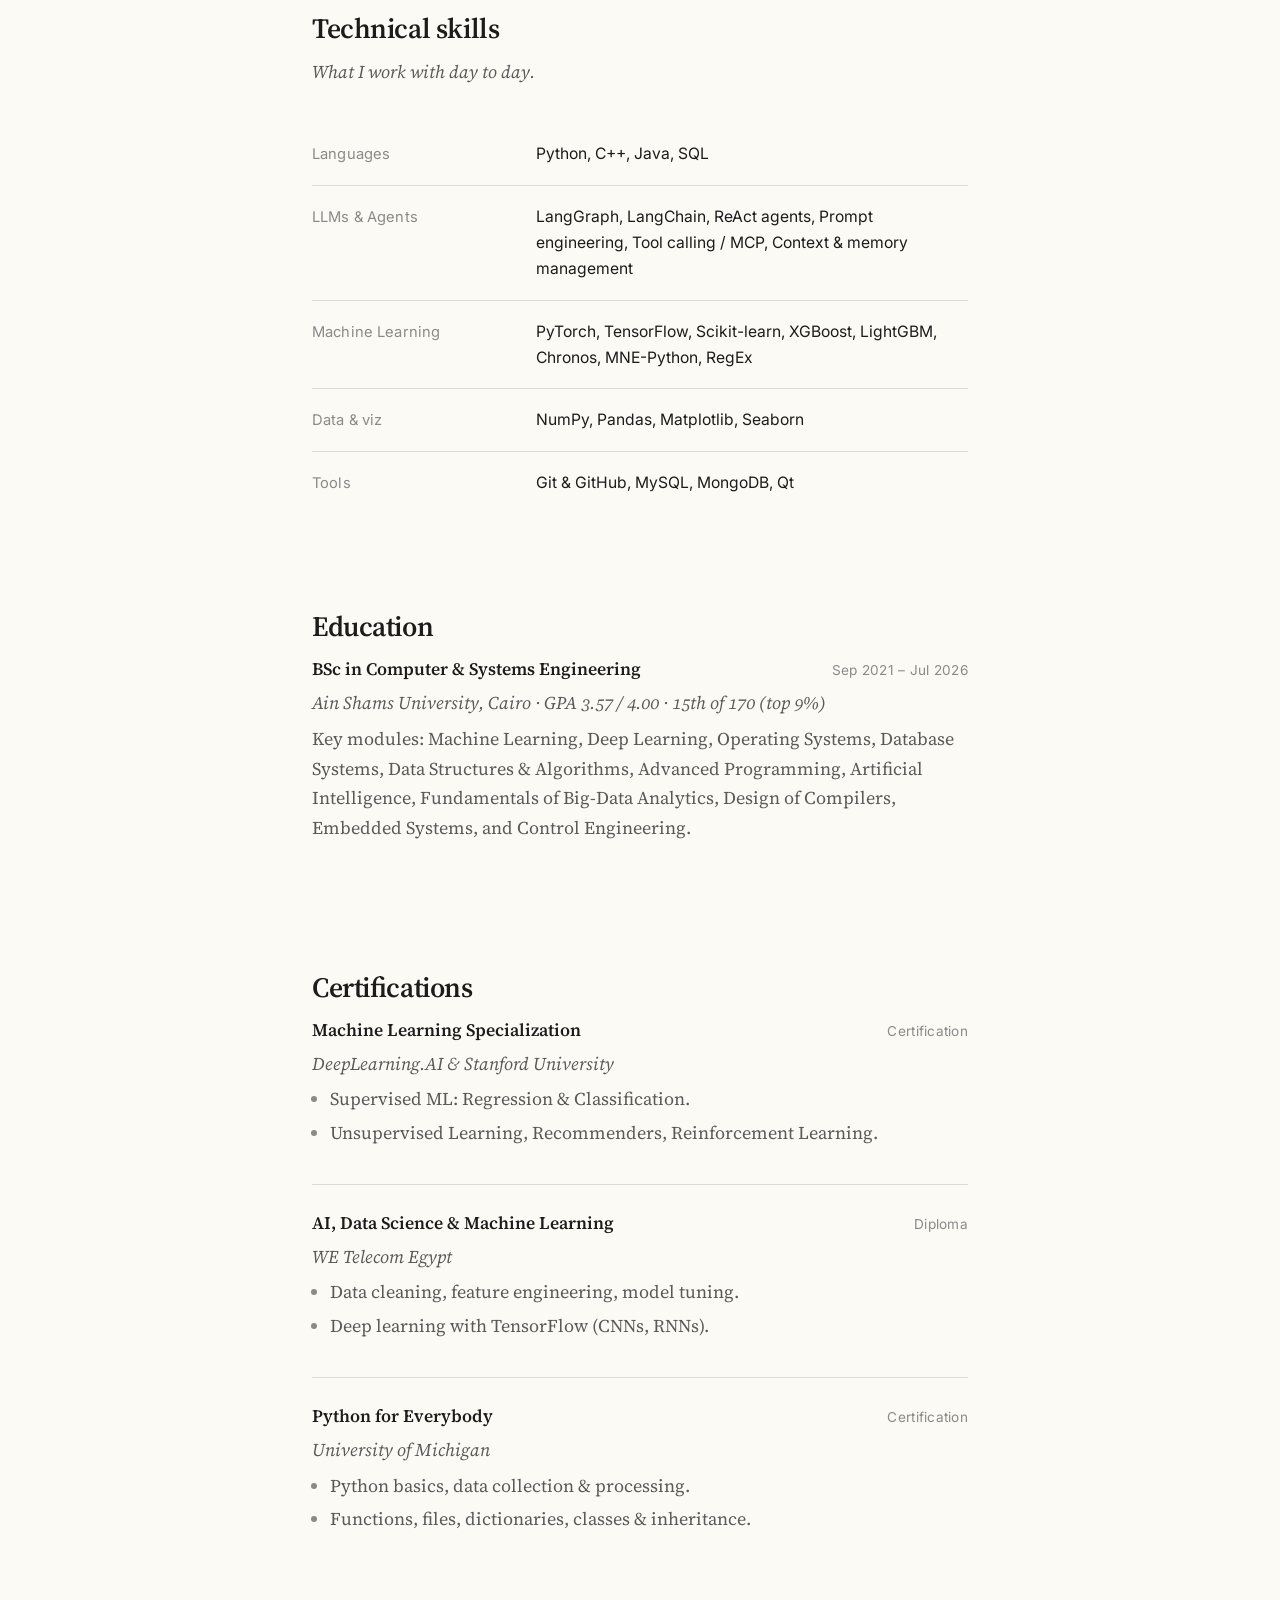
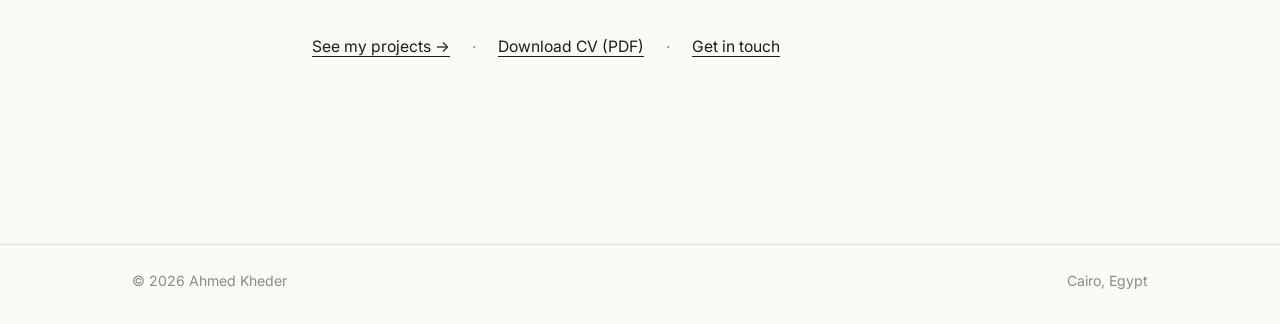
==== commit b417b43a: "Remove em dashes from portfolio text Co-Authored-By: Claude Opus 5.5 <noreply@anthropic.com>" ====
--- a/about.html
+++ b/about.html
@@ -3,9 +3,9 @@
 <head>
   <meta charset="UTF-8" />
   <meta name="viewport" content="width=device-width, initial-scale=1.0" />
-  <meta name="description" content="About Ahmed Kheder — AI &amp; ML Engineer. Ain Shams University graduate, research intern at Nile University, focused on LLM agents and applied ML." />
+  <meta name="description" content="About Ahmed Kheder, AI &amp; ML Engineer. Ain Shams University graduate, research intern at Nile University, focused on LLM agents and applied ML." />
   <meta name="theme-color" content="#fbfaf5" />
-  <title>About — Ahmed Kheder</title>
+  <title>About | Ahmed Kheder</title>
 
   <link rel="preconnect" href="https://fonts.googleapis.com" />
   <link rel="preconnect" href="https://fonts.gstatic.com" crossorigin />
@@ -64,20 +64,20 @@
 
       <p>
         I'm comfortable moving between research ideas and clean, working code,
-        and I care about honest evaluation &mdash; when standard metrics hide
+        and I care about honest evaluation: when standard metrics hide
         what matters, I design better ones.
       </p>
 
       <p>
         What I'm most interested in right now: designing LLM agents that stay
         grounded, recover from their own mistakes, and accumulate useful
-        knowledge across runs &mdash; without drifting past the spec they were
+        knowledge across runs, without drifting past the spec they were
         given.
       </p>
 
       <p class="status">
         <span class="dot" aria-hidden="true"></span>
-        Based in Cairo, Egypt &mdash; open to AI/ML Engineer roles.
+        Based in Cairo, Egypt. Open to AI/ML Engineer roles.
       </p>
 
       <dl class="facts">
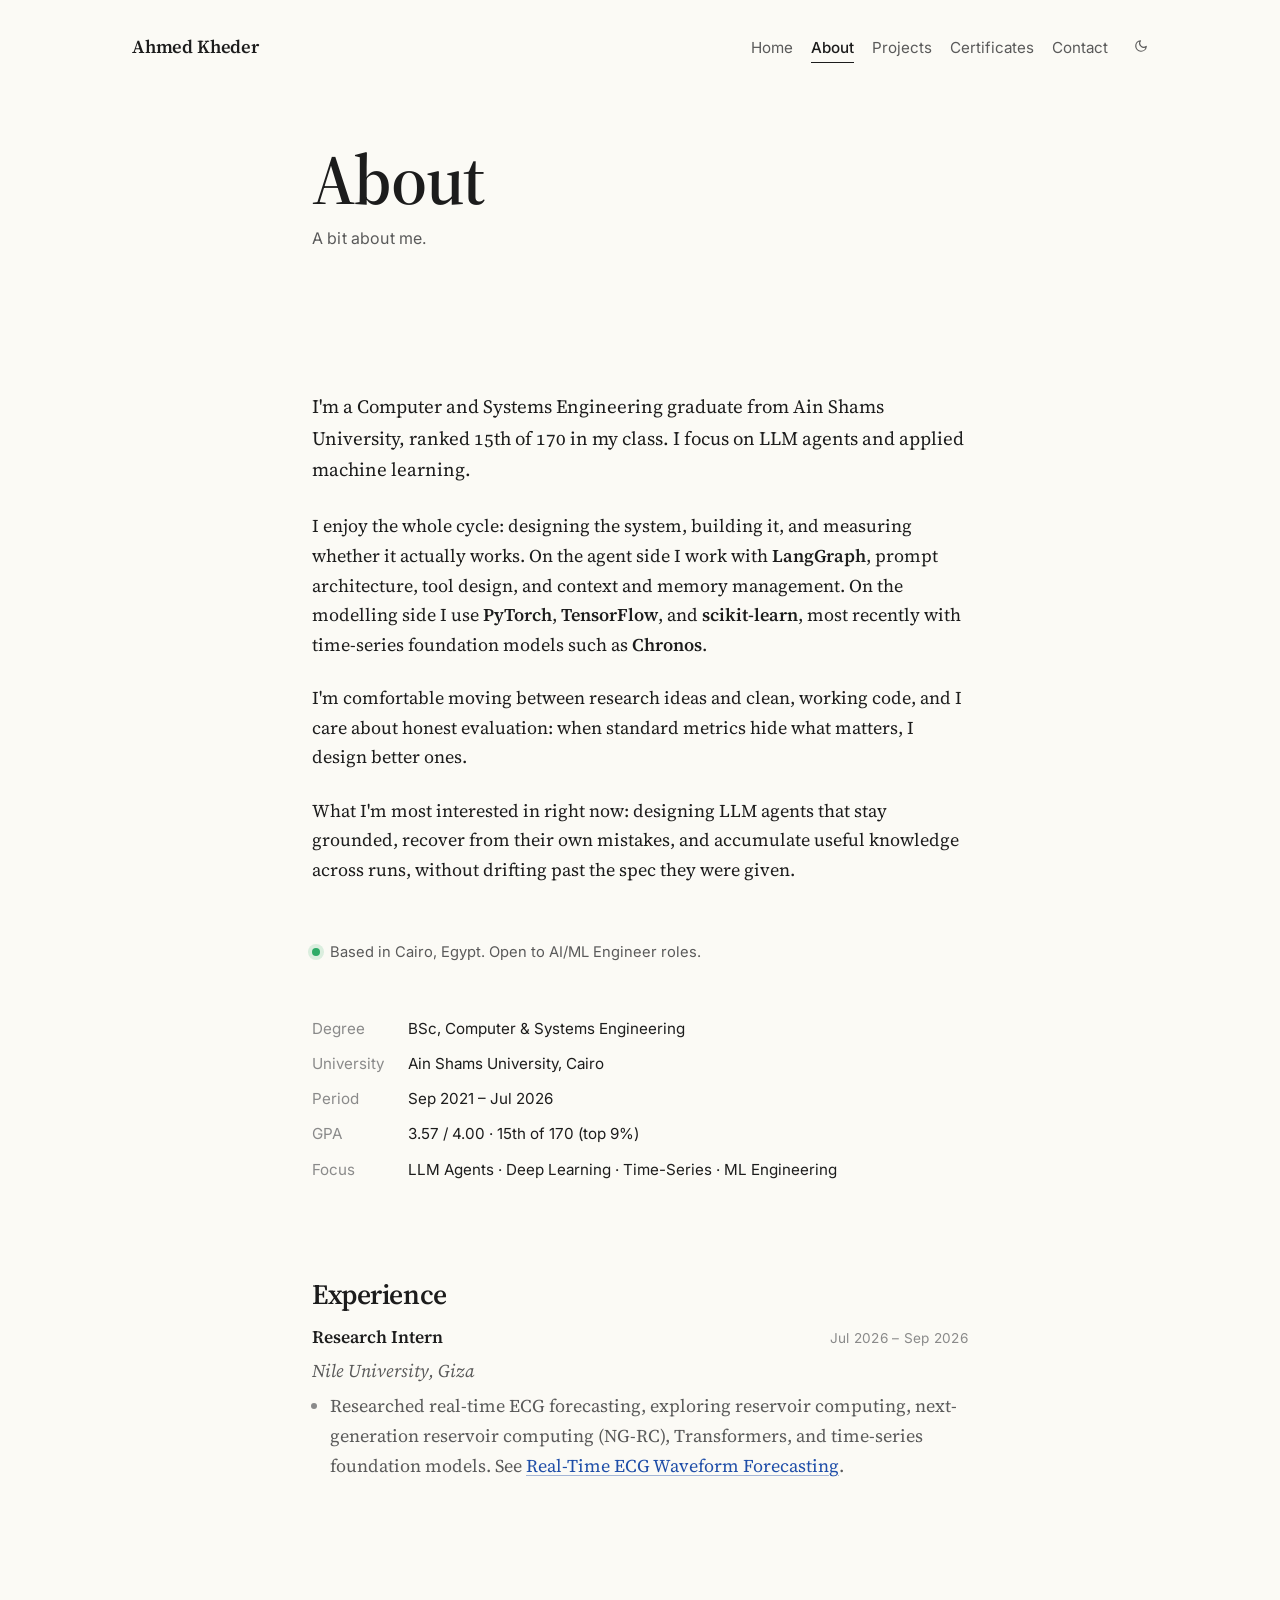
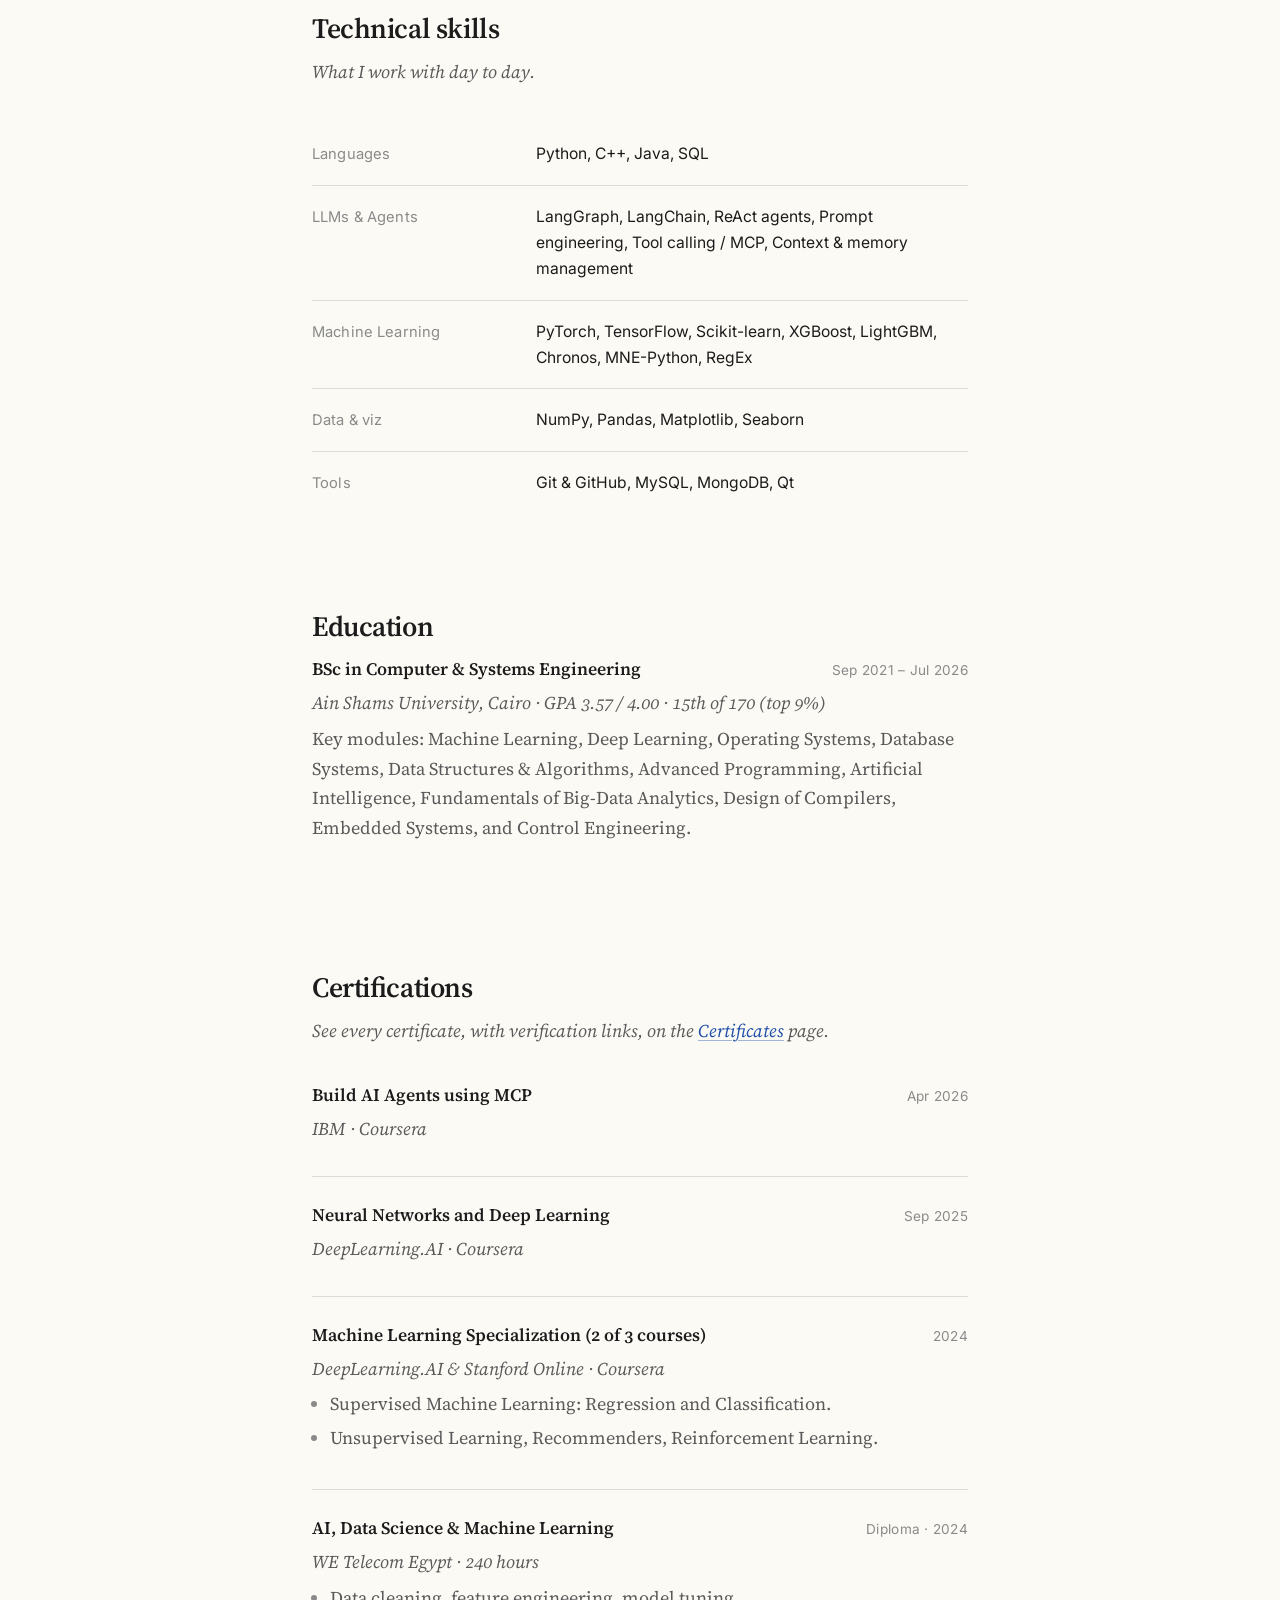
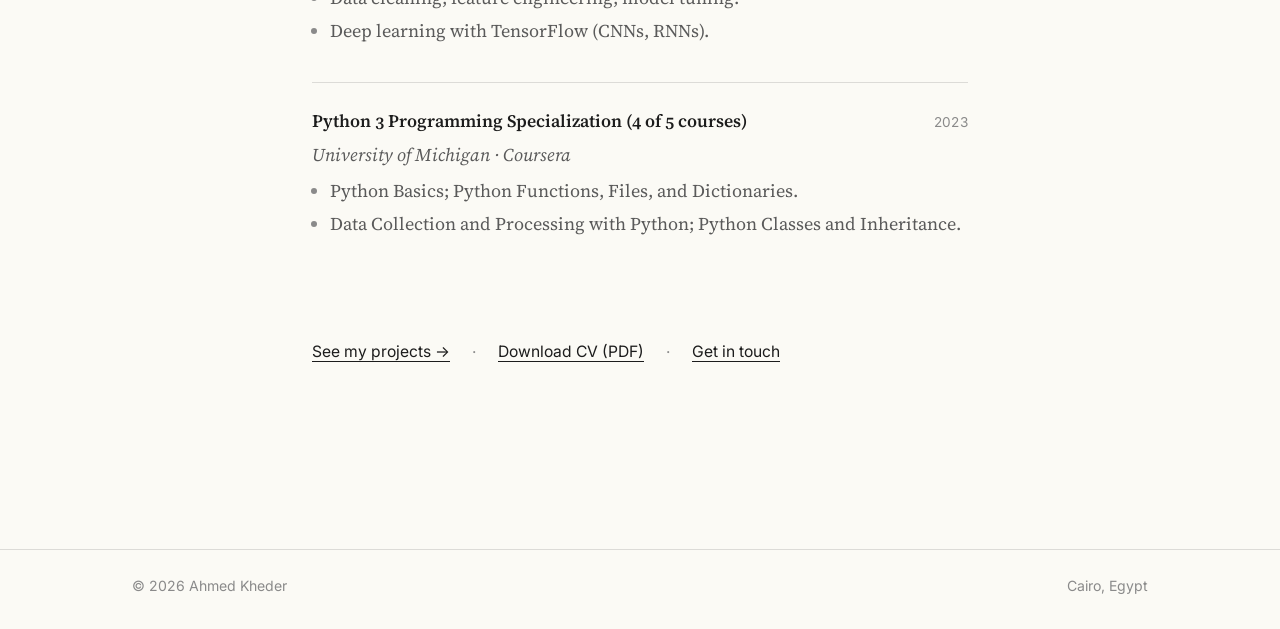
==== commit 7b2eb051: "Add Certificates page with verifiable certificates - New certificates.html: 9 certificates in two gr" ====
--- a/about.html
+++ b/about.html
@@ -32,6 +32,7 @@
         <a href="index.html">Home</a>
         <a href="about.html" class="is-active">About</a>
         <a href="projects.html">Projects</a>
+        <a href="certificates.html">Certificates</a>
         <a href="contact.html">Contact</a>
         <button class="theme-toggle" id="themeToggle" aria-label="Toggle theme">
           <svg class="icon icon-sun" viewBox="0 0 24 24" fill="none" stroke="currentColor" stroke-width="2" stroke-linecap="round" stroke-linejoin="round" aria-hidden="true"><circle cx="12" cy="12" r="4"/><path d="M12 2v2M12 20v2M4.93 4.93l1.41 1.41M17.66 17.66l1.41 1.41M2 12h2M20 12h2M4.93 19.07l1.41-1.41M17.66 6.34l1.41-1.41"/></svg>
@@ -150,15 +151,32 @@
 
       <section class="section" id="certifications">
         <h2 class="section-title">Certifications</h2>
-
-        <div class="entry">
-          <div class="entry__head">
-            <span class="entry__title">Machine Learning Specialization</span>
-            <span class="entry__date">Certification</span>
-          </div>
-          <p class="entry__org">DeepLearning.AI &amp; Stanford University</p>
-          <ul>
-            <li>Supervised ML: Regression &amp; Classification.</li>
+        <p class="section-sub">See every certificate, with verification links, on the <a href="certificates.html">Certificates</a> page.</p>
+
+        <div class="entry">
+          <div class="entry__head">
+            <span class="entry__title">Build AI Agents using MCP</span>
+            <span class="entry__date">Apr 2026</span>
+          </div>
+          <p class="entry__org">IBM &middot; Coursera</p>
+        </div>
+
+        <div class="entry">
+          <div class="entry__head">
+            <span class="entry__title">Neural Networks and Deep Learning</span>
+            <span class="entry__date">Sep 2025</span>
+          </div>
+          <p class="entry__org">DeepLearning.AI &middot; Coursera</p>
+        </div>
+
+        <div class="entry">
+          <div class="entry__head">
+            <span class="entry__title">Machine Learning Specialization (2 of 3 courses)</span>
+            <span class="entry__date">2024</span>
+          </div>
+          <p class="entry__org">DeepLearning.AI &amp; Stanford Online &middot; Coursera</p>
+          <ul>
+            <li>Supervised Machine Learning: Regression and Classification.</li>
             <li>Unsupervised Learning, Recommenders, Reinforcement Learning.</li>
           </ul>
         </div>
@@ -166,9 +184,9 @@
         <div class="entry">
           <div class="entry__head">
             <span class="entry__title">AI, Data Science &amp; Machine Learning</span>
-            <span class="entry__date">Diploma</span>
-          </div>
-          <p class="entry__org">WE Telecom Egypt</p>
+            <span class="entry__date">Diploma &middot; 2024</span>
+          </div>
+          <p class="entry__org">WE Telecom Egypt &middot; 240 hours</p>
           <ul>
             <li>Data cleaning, feature engineering, model tuning.</li>
             <li>Deep learning with TensorFlow (CNNs, RNNs).</li>
@@ -177,13 +195,13 @@
 
         <div class="entry">
           <div class="entry__head">
-            <span class="entry__title">Python for Everybody</span>
-            <span class="entry__date">Certification</span>
-          </div>
-          <p class="entry__org">University of Michigan</p>
-          <ul>
-            <li>Python basics, data collection &amp; processing.</li>
-            <li>Functions, files, dictionaries, classes &amp; inheritance.</li>
+            <span class="entry__title">Python 3 Programming Specialization (4 of 5 courses)</span>
+            <span class="entry__date">2023</span>
+          </div>
+          <p class="entry__org">University of Michigan &middot; Coursera</p>
+          <ul>
+            <li>Python Basics; Python Functions, Files, and Dictionaries.</li>
+            <li>Data Collection and Processing with Python; Python Classes and Inheritance.</li>
           </ul>
         </div>
       </section>
--- a/styles.css
+++ b/styles.css
@@ -529,6 +529,72 @@
 }
 .reveal.is-visible { opacity: 1; transform: translateY(0); }
 
+/* ---------- Certificates ---------- */
+.cert-grid {
+  list-style: none;
+  padding: 0;
+  margin: 0;
+  display: grid;
+  grid-template-columns: repeat(2, minmax(0, 1fr));
+  gap: 40px 28px;
+}
+.cert { display: flex; flex-direction: column; }
+.cert__image {
+  position: relative;
+  display: block;
+  aspect-ratio: 4 / 3;
+  background: var(--bg-soft);
+  border: 1px solid var(--rule);
+  border-radius: 6px;
+  overflow: hidden;
+  margin-bottom: 14px;
+}
+.cert__image img {
+  width: 100%;
+  height: 100%;
+  object-fit: contain;
+  display: block;
+  transition: transform var(--dur) var(--ease);
+}
+.cert__image:hover img { transform: scale(1.02); }
+.cert__placeholder {
+  display: none;
+  position: absolute;
+  inset: 0;
+  align-items: center;
+  justify-content: center;
+  font-family: var(--font-sans);
+  font-size: 0.85rem;
+  color: var(--text-soft);
+}
+.cert__image.is-missing { pointer-events: none; }
+.cert__image.is-missing img { display: none; }
+.cert__image.is-missing .cert__placeholder { display: flex; }
+.cert__title {
+  font-size: 1.05rem;
+  font-weight: 600;
+  margin: 0 0 2px;
+  line-height: 1.3;
+}
+.cert__org {
+  font-family: var(--font-sans);
+  font-size: 0.88rem;
+  color: var(--text-muted);
+  margin: 0 0 8px;
+}
+.cert__meta {
+  display: flex;
+  justify-content: space-between;
+  align-items: baseline;
+  gap: 12px;
+  font-family: var(--font-sans);
+  font-size: 0.85rem;
+  color: var(--text-soft);
+  margin: 0;
+}
+.cert__verify { font-weight: 500; }
+.cert-section:first-of-type { padding-top: 0; }
+
 /* ---------- Mobile ---------- */
 @media (max-width: 640px) {
   body { font-size: 17px; }
@@ -537,7 +603,7 @@
   .site-header { padding-top: 24px; padding-bottom: 20px; }
   .site-header__row { padding: 0 22px; gap: 14px; }
   .site-footer__row { padding: 0 22px; }
-  .site-nav { gap: 14px; font-size: 0.92rem; }
+  .site-nav { gap: 8px 12px; font-size: 0.92rem; flex-wrap: wrap; }
   .page-title { font-size: clamp(2rem, 8vw, 2.8rem); }
   .role { margin-bottom: 64px; }
   .section { padding-top: 64px; }
@@ -552,6 +618,7 @@
   .entry__head { gap: 4px; }
   .facts { grid-template-columns: 1fr; gap: 2px 0; }
   .facts dt { font-size: 0.78rem; text-transform: uppercase; letter-spacing: 0.08em; margin-top: 8px; }
+  .cert-grid { grid-template-columns: 1fr; gap: 36px; }
 }
 
 /* Reduced motion */
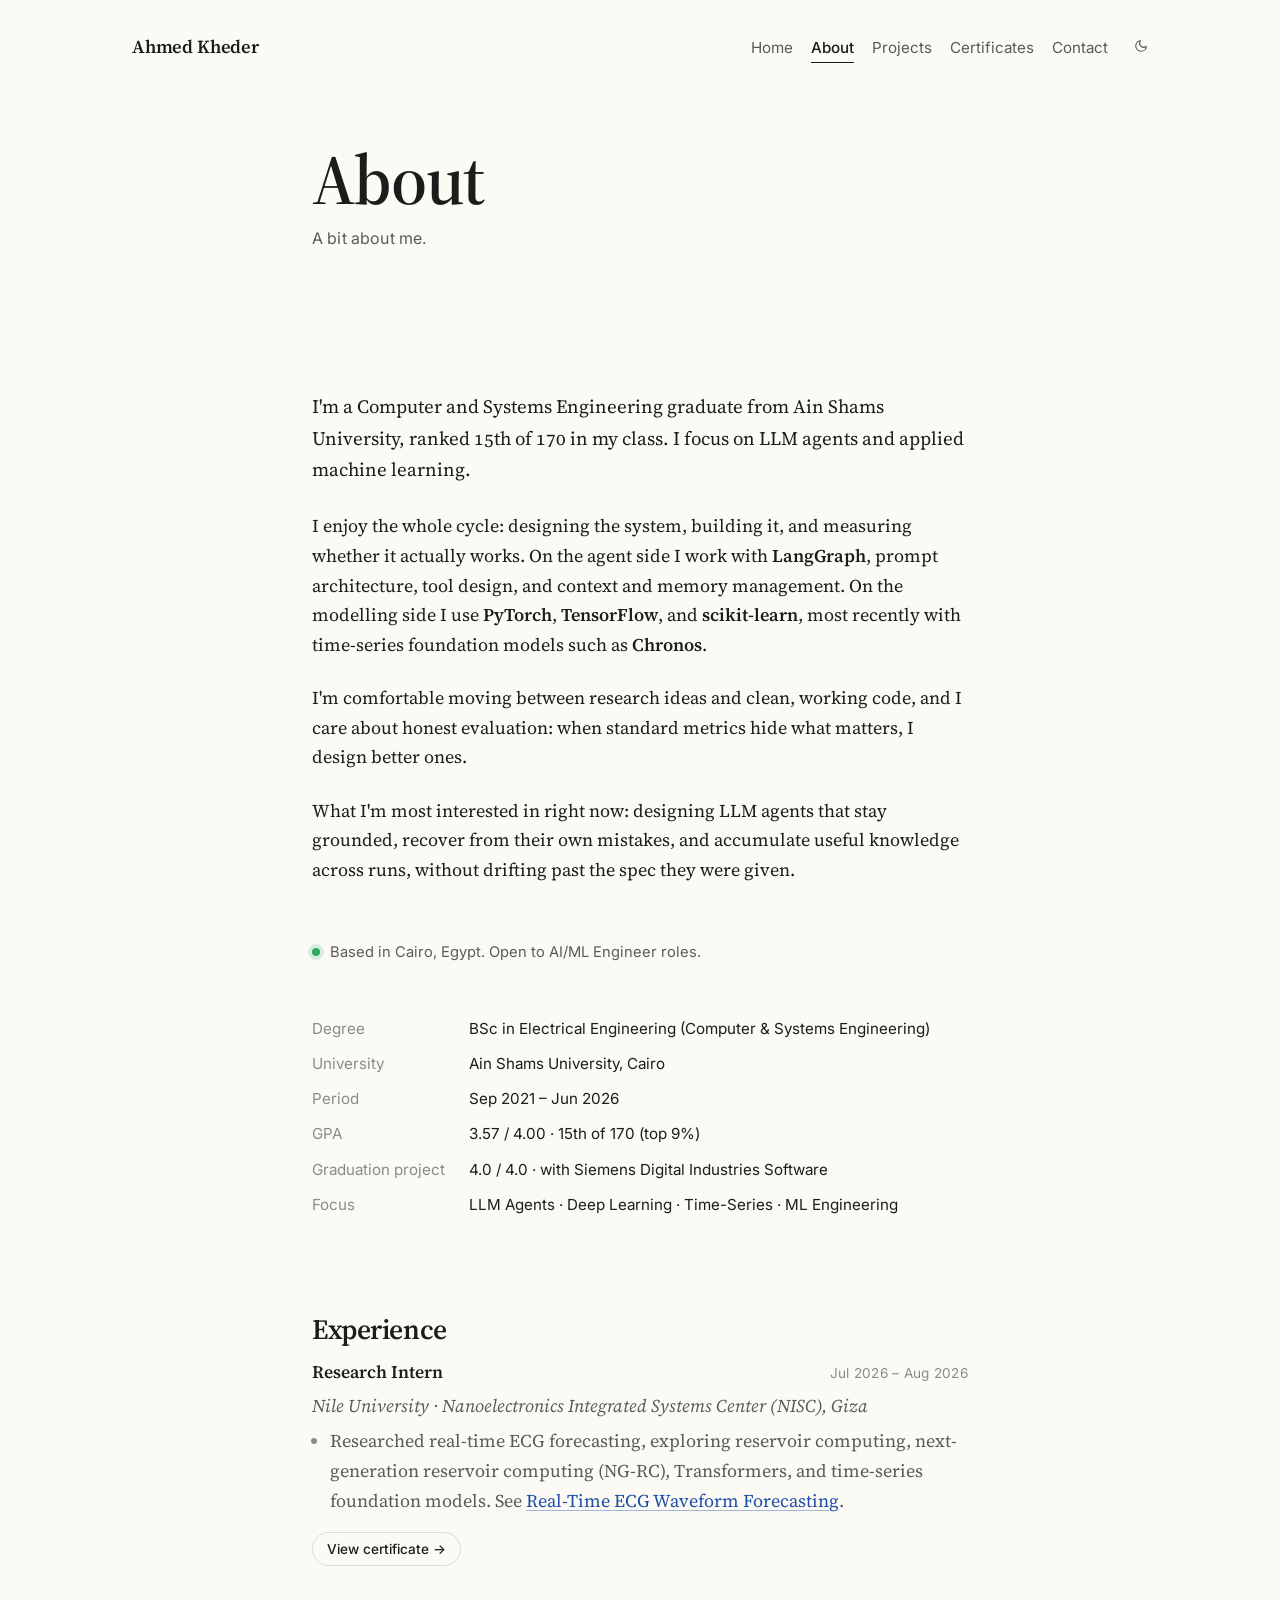
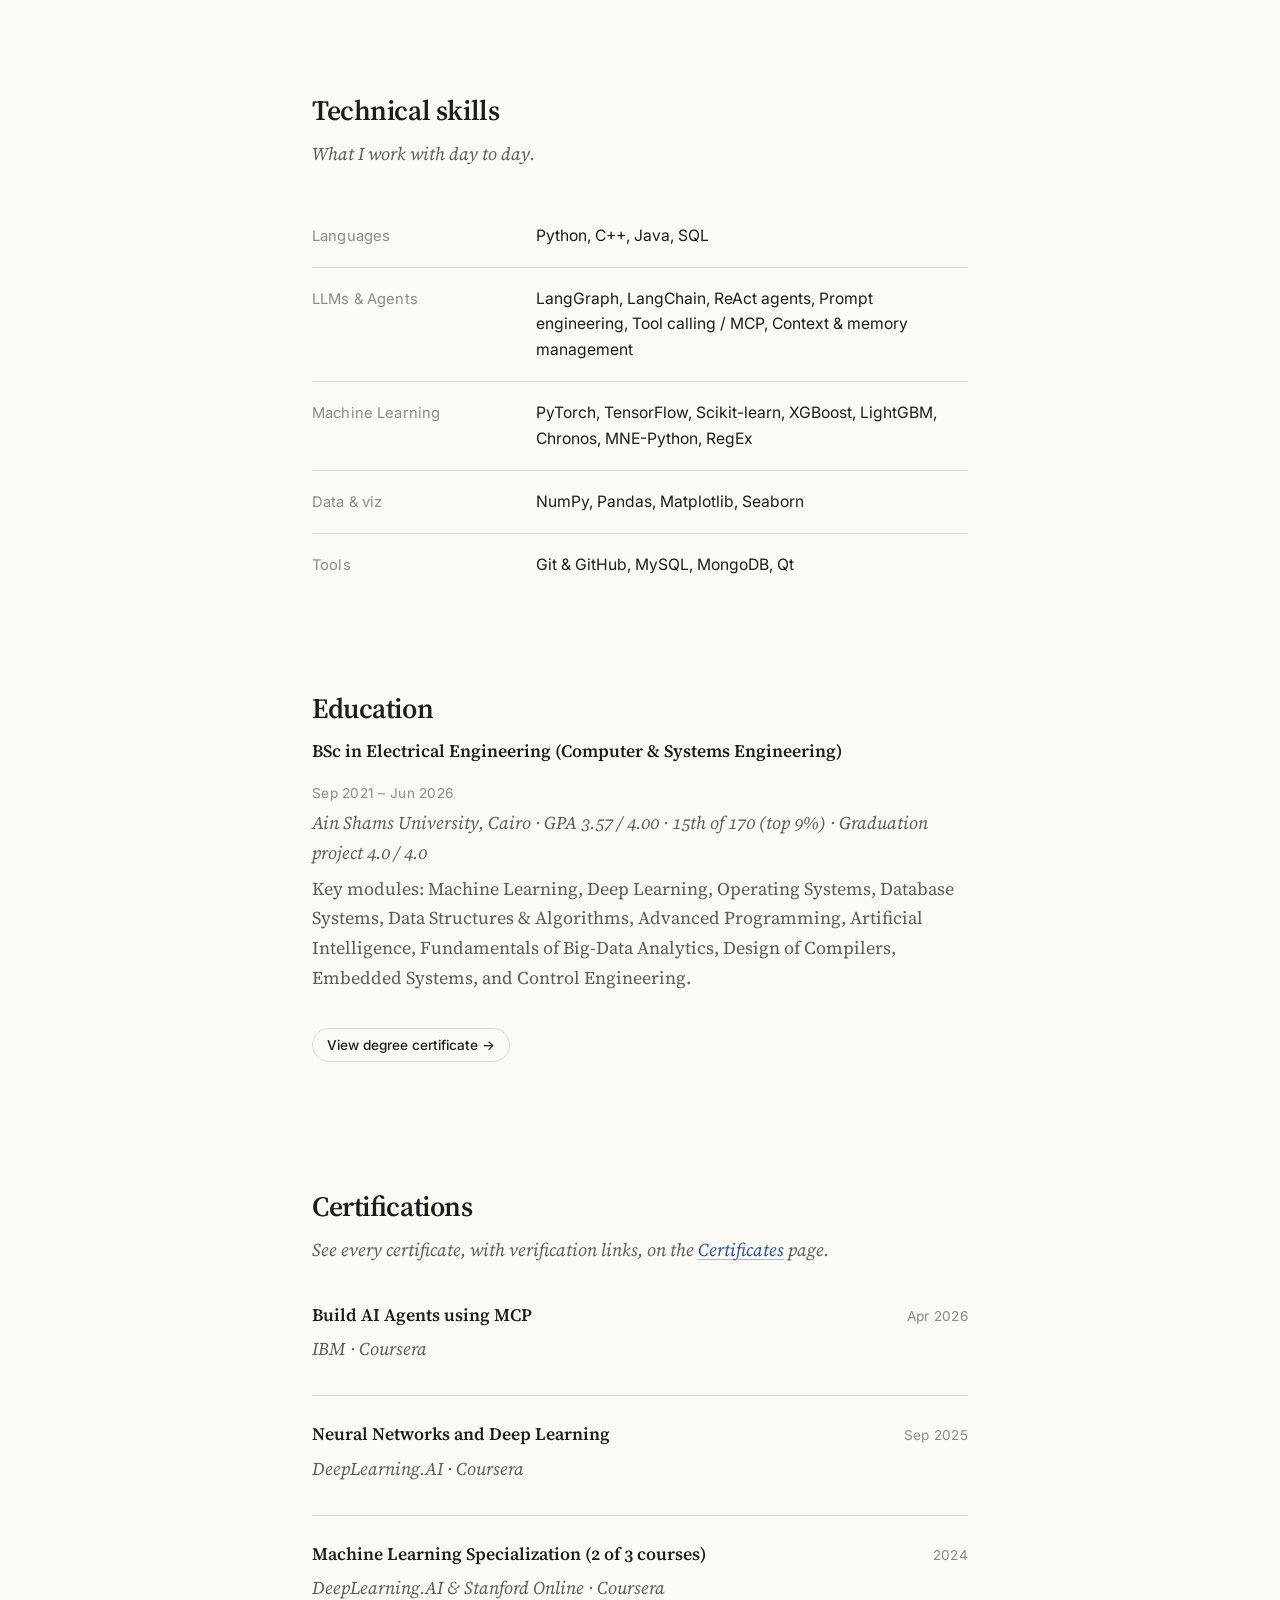
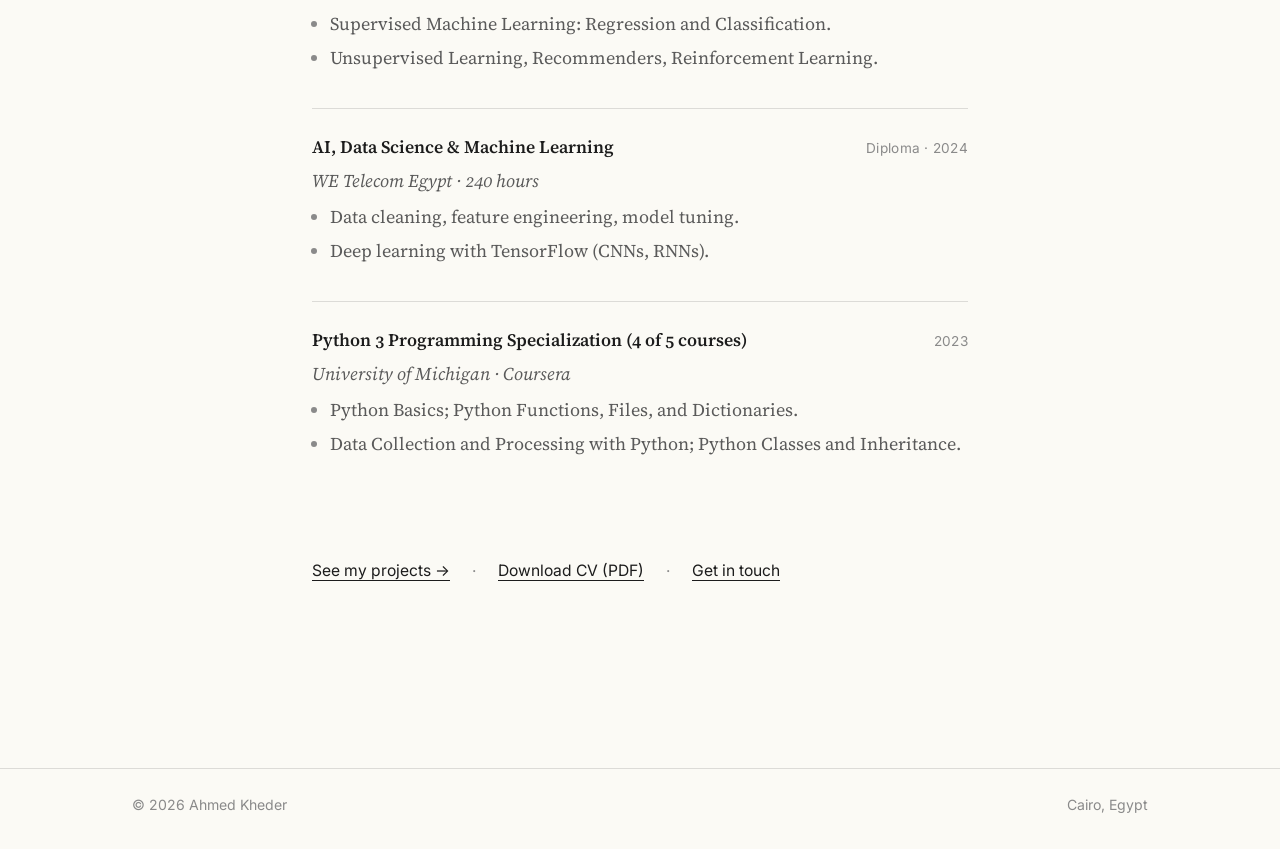
==== commit 75cb2afc: "Add degree, Siemens, and internship certificates with links - Certificates page: new "Academic & Ind" ====
--- a/about.html
+++ b/about.html
@@ -82,10 +82,11 @@
       </p>
 
       <dl class="facts">
-        <dt>Degree</dt><dd>BSc, Computer &amp; Systems Engineering</dd>
+        <dt>Degree</dt><dd>BSc in Electrical Engineering (Computer &amp; Systems Engineering)</dd>
         <dt>University</dt><dd>Ain Shams University, Cairo</dd>
-        <dt>Period</dt><dd>Sep 2021 &ndash; Jul 2026</dd>
+        <dt>Period</dt><dd>Sep 2021 &ndash; Jun 2026</dd>
         <dt>GPA</dt><dd>3.57 / 4.00 &middot; 15th of 170 (top 9%)</dd>
+        <dt>Graduation project</dt><dd>4.0 / 4.0 &middot; with Siemens Digital Industries Software</dd>
         <dt>Focus</dt><dd>LLM Agents &middot; Deep Learning &middot; Time-Series &middot; ML Engineering</dd>
       </dl>
 
@@ -95,12 +96,13 @@
         <div class="entry">
           <div class="entry__head">
             <span class="entry__title">Research Intern</span>
-            <span class="entry__date">Jul 2026 &ndash; Sep 2026</span>
-          </div>
-          <p class="entry__org">Nile University, Giza</p>
+            <span class="entry__date">Jul 2026 &ndash; Aug 2026</span>
+          </div>
+          <p class="entry__org">Nile University &middot; Nanoelectronics Integrated Systems Center (NISC), Giza</p>
           <ul>
             <li>Researched real-time ECG forecasting, exploring reservoir computing, next-generation reservoir computing (NG-RC), Transformers, and time-series foundation models. See <a href="projects.html#ecg">Real-Time ECG Waveform Forecasting</a>.</li>
           </ul>
+          <a class="cert-link" href="certificates.html#nile-research-internship">View certificate &rarr;</a>
         </div>
       </section>
 
@@ -135,10 +137,10 @@
 
         <div class="entry">
           <div class="entry__head">
-            <span class="entry__title">BSc in Computer &amp; Systems Engineering</span>
-            <span class="entry__date">Sep 2021 &ndash; Jul 2026</span>
-          </div>
-          <p class="entry__org">Ain Shams University, Cairo &middot; GPA 3.57 / 4.00 &middot; 15th of 170 (top 9%)</p>
+            <span class="entry__title">BSc in Electrical Engineering (Computer &amp; Systems Engineering)</span>
+            <span class="entry__date">Sep 2021 &ndash; Jun 2026</span>
+          </div>
+          <p class="entry__org">Ain Shams University, Cairo &middot; GPA 3.57 / 4.00 &middot; 15th of 170 (top 9%) &middot; Graduation project 4.0 / 4.0</p>
           <p class="muted">
             Key modules: Machine Learning, Deep Learning, Operating Systems,
             Database Systems, Data Structures &amp; Algorithms, Advanced
@@ -146,6 +148,7 @@
             Analytics, Design of Compilers, Embedded Systems, and Control
             Engineering.
           </p>
+          <a class="cert-link" href="certificates.html#ain-shams-degree-en">View degree certificate &rarr;</a>
         </div>
       </section>
 
--- a/styles.css
+++ b/styles.css
@@ -594,6 +594,25 @@
 }
 .cert__verify { font-weight: 500; }
 .cert-section:first-of-type { padding-top: 0; }
+
+.cert-link {
+  display: inline-flex;
+  align-items: center;
+  gap: 6px;
+  margin-top: 12px;
+  padding: 5px 14px;
+  border: 1px solid var(--rule);
+  border-radius: 999px;
+  font-family: var(--font-sans);
+  font-size: 0.85rem;
+  font-weight: 500;
+  color: var(--text);
+  text-decoration: none;
+  transition: border-color var(--dur), background var(--dur);
+}
+.cert-link:hover { border-color: var(--text-muted); background: var(--bg-soft); color: var(--text); }
+.cert:target .cert__image { outline: 2px solid var(--link); outline-offset: 3px; }
+.cert { scroll-margin-top: 24px; }
 
 /* ---------- Mobile ---------- */
 @media (max-width: 640px) {
